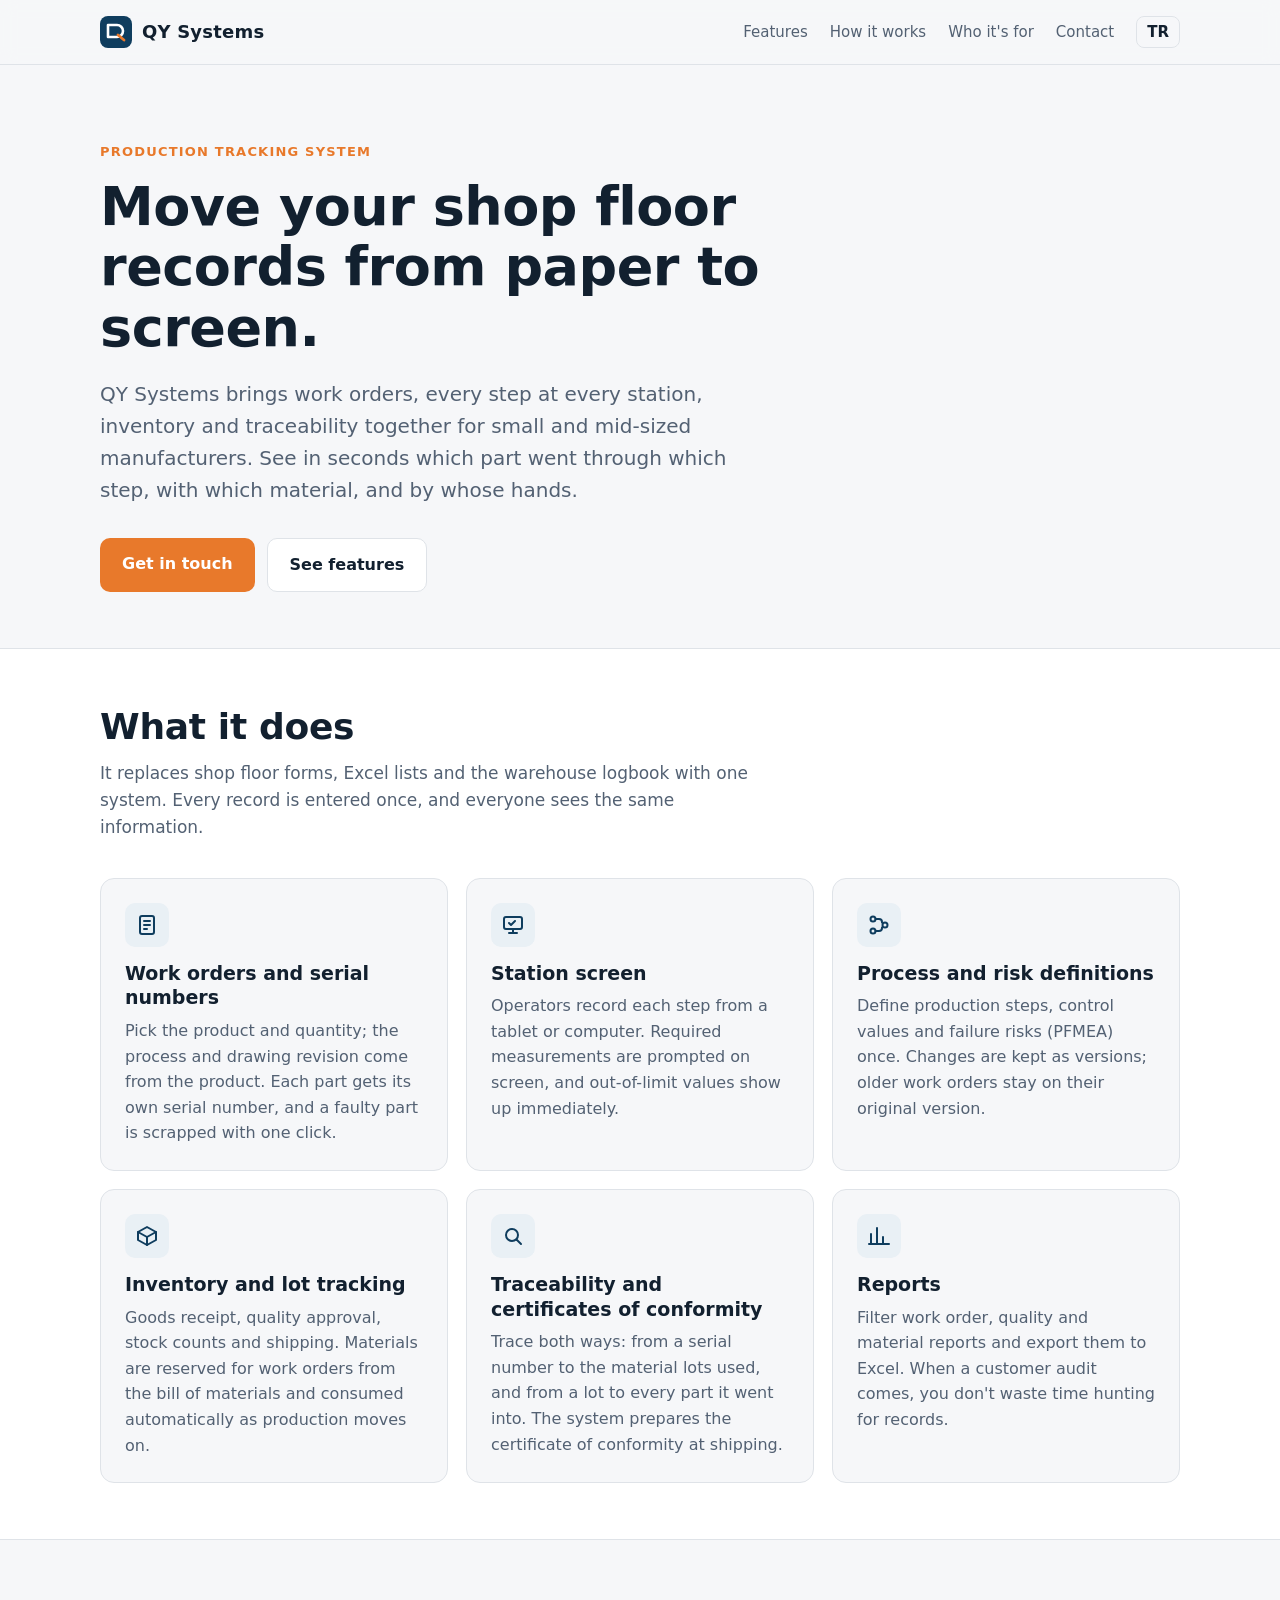
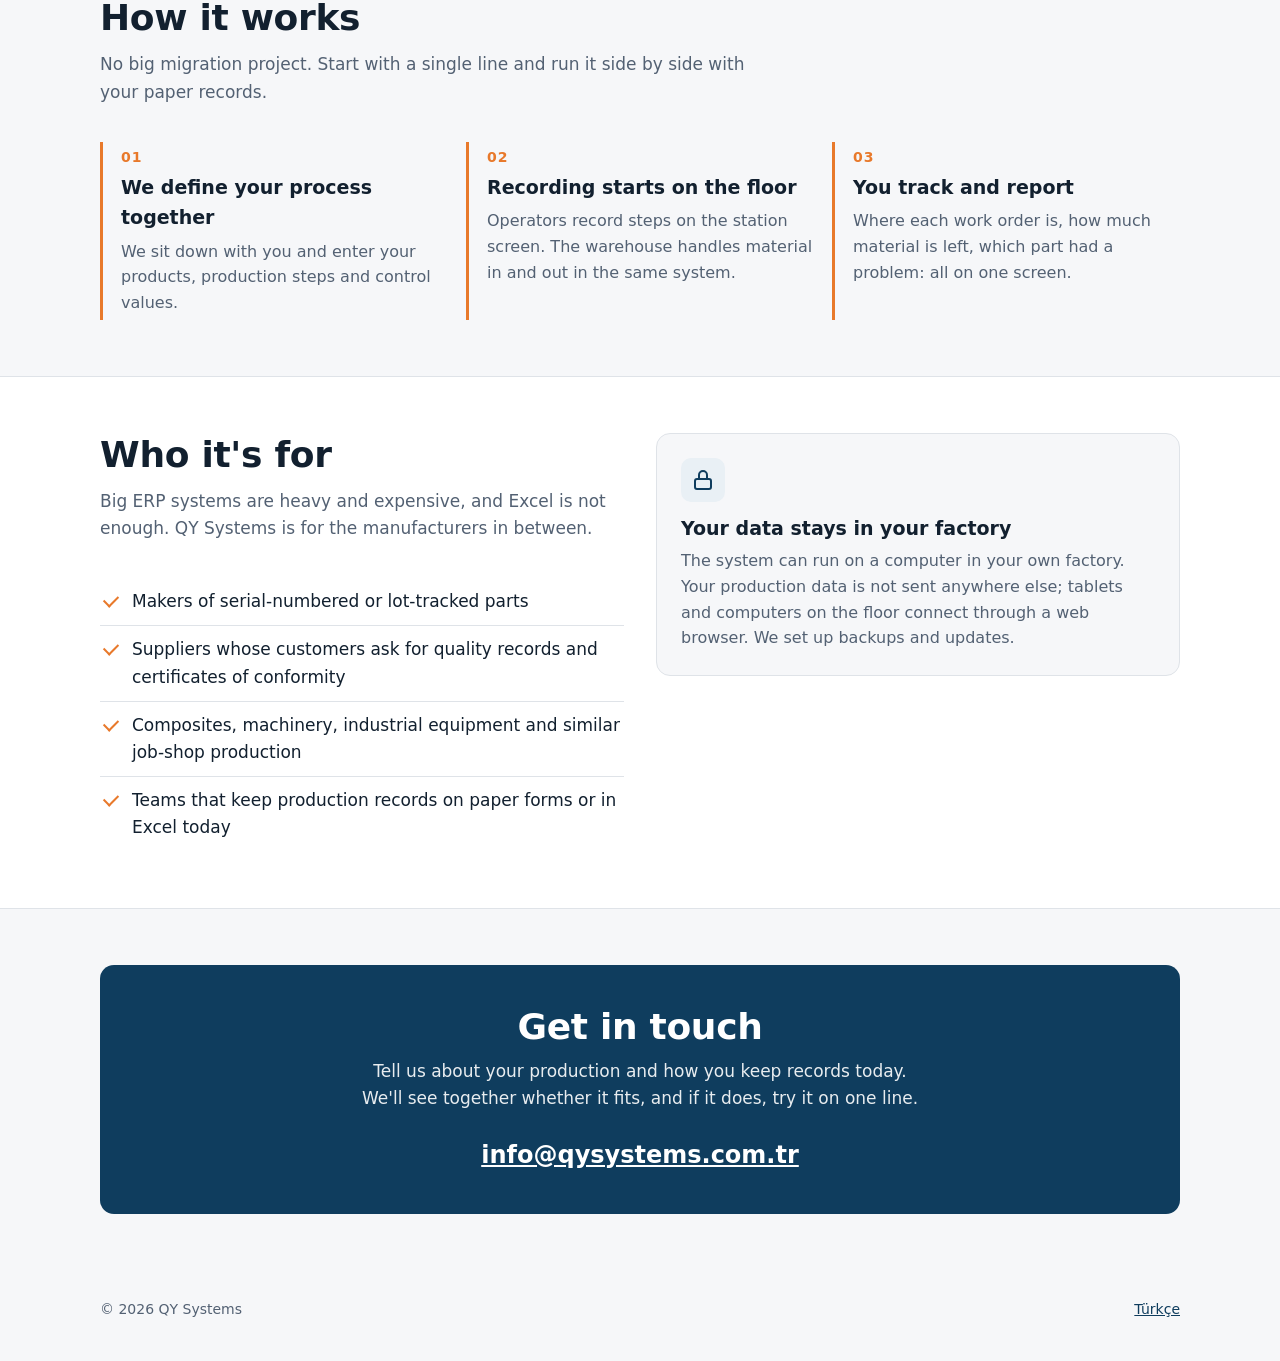
==== en/index.html @ 92a80983 "Site: ilk tanıtım sayfası - Türkçe ana sayfa ve İngilizce sayfa (en/) - Ortak görünüm, açık ve koyu " ====
<!doctype html>
<html lang="en">
<head>
  <meta charset="utf-8">
  <meta name="viewport" content="width=device-width, initial-scale=1">
  <title>QY Systems | Production tracking system</title>
  <meta name="description" content="QY Systems brings work orders, station records, inventory and traceability together in one production tracking system for small and mid-sized manufacturers.">
  <link rel="icon" href="../favicon.svg" type="image/svg+xml">
  <link rel="alternate" hreflang="tr" href="https://qysystems.com.tr/">
  <link rel="alternate" hreflang="en" href="https://qysystems.com.tr/en/">
  <meta property="og:title" content="QY Systems | Production tracking system">
  <meta property="og:description" content="Work orders, station records, inventory and traceability in one place.">
  <meta property="og:type" content="website">
  <meta property="og:url" content="https://qysystems.com.tr/en/">
  <meta property="og:locale" content="en_US">
  <link rel="stylesheet" href="../style.css">
</head>
<body>

<header class="top">
  <div class="wrap">
    <a class="brand" href="./" aria-label="QY Systems home">
      <svg viewBox="0 0 32 32" aria-hidden="true"><rect width="32" height="32" rx="8" fill="#0f3d5e"/><path d="M8 9h9a6 6 0 0 1 6 6v0a6 6 0 0 1-6 6H8z" fill="none" stroke="#fff" stroke-width="2.6" stroke-linejoin="round"/><path d="M18 19l6 5" stroke="#e8792b" stroke-width="2.8" stroke-linecap="round"/></svg>
      QY Systems
    </a>
    <nav class="nav" aria-label="Main menu">
      <a href="#features">Features</a>
      <a href="#how">How it works</a>
      <a href="#who">Who it's for</a>
      <a href="#contact">Contact</a>
      <a class="lang" href="../" hreflang="tr" lang="tr">TR</a>
    </nav>
  </div>
</header>

<main>

<div class="hero">
  <div class="wrap">
    <span class="eyebrow">Production tracking system</span>
    <h1>Move your shop floor records from paper to screen.</h1>
    <p class="lead">QY Systems brings work orders, every step at every station, inventory and traceability together for small and mid-sized manufacturers. See in seconds which part went through which step, with which material, and by whose hands.</p>
    <div class="buttons">
      <a class="btn primary" href="#contact">Get in touch</a>
      <a class="btn ghost" href="#features">See features</a>
    </div>
  </div>
</div>

<section class="alt" id="features">
  <div class="wrap">
    <h2>What it does</h2>
    <p class="section-lead">It replaces shop floor forms, Excel lists and the warehouse logbook with one system. Every record is entered once, and everyone sees the same information.</p>
    <div class="grid">
      <article class="card">
        <div class="icon"><svg viewBox="0 0 24 24" fill="none" stroke="currentColor" stroke-width="2" stroke-linecap="round" stroke-linejoin="round" aria-hidden="true"><rect x="5" y="3" width="14" height="18" rx="2"/><path d="M9 8h6M9 12h6M9 16h3"/></svg></div>
        <h3>Work orders and serial numbers</h3>
        <p>Pick the product and quantity; the process and drawing revision come from the product. Each part gets its own serial number, and a faulty part is scrapped with one click.</p>
      </article>
      <article class="card">
        <div class="icon"><svg viewBox="0 0 24 24" fill="none" stroke="currentColor" stroke-width="2" stroke-linecap="round" stroke-linejoin="round" aria-hidden="true"><rect x="3" y="4" width="18" height="12" rx="2"/><path d="M8 20h8M12 16v4M8 10l2 2 4-4"/></svg></div>
        <h3>Station screen</h3>
        <p>Operators record each step from a tablet or computer. Required measurements are prompted on screen, and out-of-limit values show up immediately.</p>
      </article>
      <article class="card">
        <div class="icon"><svg viewBox="0 0 24 24" fill="none" stroke="currentColor" stroke-width="2" stroke-linecap="round" stroke-linejoin="round" aria-hidden="true"><circle cx="6" cy="6" r="2.5"/><circle cx="18" cy="12" r="2.5"/><circle cx="6" cy="18" r="2.5"/><path d="M8.5 6H12a3 3 0 0 1 3 3v.5M8.5 18H12a3 3 0 0 0 3-3v-.5"/></svg></div>
        <h3>Process and risk definitions</h3>
        <p>Define production steps, control values and failure risks (PFMEA) once. Changes are kept as versions; older work orders stay on their original version.</p>
      </article>
      <article class="card">
        <div class="icon"><svg viewBox="0 0 24 24" fill="none" stroke="currentColor" stroke-width="2" stroke-linecap="round" stroke-linejoin="round" aria-hidden="true"><path d="M3 8l9-5 9 5v8l-9 5-9-5z"/><path d="M3 8l9 5 9-5M12 13v8"/></svg></div>
        <h3>Inventory and lot tracking</h3>
        <p>Goods receipt, quality approval, stock counts and shipping. Materials are reserved for work orders from the bill of materials and consumed automatically as production moves on.</p>
      </article>
      <article class="card">
        <div class="icon"><svg viewBox="0 0 24 24" fill="none" stroke="currentColor" stroke-width="2" stroke-linecap="round" stroke-linejoin="round" aria-hidden="true"><circle cx="11" cy="11" r="6"/><path d="M20 20l-4.5-4.5"/></svg></div>
        <h3>Traceability and certificates of conformity</h3>
        <p>Trace both ways: from a serial number to the material lots used, and from a lot to every part it went into. The system prepares the certificate of conformity at shipping.</p>
      </article>
      <article class="card">
        <div class="icon"><svg viewBox="0 0 24 24" fill="none" stroke="currentColor" stroke-width="2" stroke-linecap="round" stroke-linejoin="round" aria-hidden="true"><path d="M4 20V10M10 20V4M16 20v-7M22 20H2"/></svg></div>
        <h3>Reports</h3>
        <p>Filter work order, quality and material reports and export them to Excel. When a customer audit comes, you don't waste time hunting for records.</p>
      </article>
    </div>
  </div>
</section>

<section id="how">
  <div class="wrap">
    <h2>How it works</h2>
    <p class="section-lead">No big migration project. Start with a single line and run it side by side with your paper records.</p>
    <ol class="steps">
      <li>
        <h3>We define your process together</h3>
        <p>We sit down with you and enter your products, production steps and control values.</p>
      </li>
      <li>
        <h3>Recording starts on the floor</h3>
        <p>Operators record steps on the station screen. The warehouse handles material in and out in the same system.</p>
      </li>
      <li>
        <h3>You track and report</h3>
        <p>Where each work order is, how much material is left, which part had a problem: all on one screen.</p>
      </li>
    </ol>
  </div>
</section>

<section class="alt" id="who">
  <div class="wrap split">
    <div>
      <h2>Who it's for</h2>
      <p class="section-lead">Big ERP systems are heavy and expensive, and Excel is not enough. QY Systems is for the manufacturers in between.</p>
      <ul class="checks">
        <li>Makers of serial-numbered or lot-tracked parts</li>
        <li>Suppliers whose customers ask for quality records and certificates of conformity</li>
        <li>Composites, machinery, industrial equipment and similar job-shop production</li>
        <li>Teams that keep production records on paper forms or in Excel today</li>
      </ul>
    </div>
    <div class="card">
      <div class="icon"><svg viewBox="0 0 24 24" fill="none" stroke="currentColor" stroke-width="2" stroke-linecap="round" stroke-linejoin="round" aria-hidden="true"><rect x="4" y="11" width="16" height="10" rx="2"/><path d="M8 11V7a4 4 0 0 1 8 0v4"/></svg></div>
      <h3>Your data stays in your factory</h3>
      <p>The system can run on a computer in your own factory. Your production data is not sent anywhere else; tablets and computers on the floor connect through a web browser. We set up backups and updates.</p>
    </div>
  </div>
</section>

<section id="contact">
  <div class="wrap">
    <div class="contact">
      <h2>Get in touch</h2>
      <p>Tell us about your production and how you keep records today. We'll see together whether it fits, and if it does, try it on one line.</p>
      <a class="mail" href="mailto:info@qysystems.com.tr">info@qysystems.com.tr</a>
    </div>
  </div>
</section>

</main>

<footer>
  <div class="wrap">
    <span>© 2026 QY Systems</span>
    <a href="../" hreflang="tr" lang="tr">Türkçe</a>
  </div>
</footer>

</body>
</html>
---- style.css ----
/* QY Systems tanıtım sitesi. Dış kaynak (font, analiz, çerez) yok. */
:root {
  --bg: #f6f7f9;
  --surface: #ffffff;
  --ink: #12202f;
  --muted: #536173;
  --line: #dfe3e8;
  --brand: #0f3d5e;
  --accent: #e8792b;
  --accent-ink: #ffffff;
  --soft: #e9f0f5;
  --radius: 14px;
  --max: 1120px;
}

@media (prefers-color-scheme: dark) {
  :root {
    --bg: #0d151e;
    --surface: #142130;
    --ink: #e7edf3;
    --muted: #9fb0c2;
    --line: #22344a;
    --brand: #8cc4ea;
    --accent: #f08c45;
    --accent-ink: #1a0f06;
    --soft: #172a3d;
  }
}

* { box-sizing: border-box; }

html { scroll-behavior: smooth; }

body {
  margin: 0;
  background: var(--bg);
  color: var(--ink);
  font-family: system-ui, -apple-system, "Segoe UI", Roboto, "Helvetica Neue", Arial, sans-serif;
  font-size: 17px;
  line-height: 1.6;
  -webkit-text-size-adjust: 100%;
}

a { color: var(--brand); }

img, svg { max-width: 100%; }

.wrap {
  max-width: var(--max);
  margin: 0 auto;
  padding: 0 20px;
}

/* Üst menü */
.top {
  position: sticky;
  top: 0;
  z-index: 10;
  background: color-mix(in srgb, var(--bg) 88%, transparent);
  backdrop-filter: blur(8px);
  border-bottom: 1px solid var(--line);
}

.top .wrap {
  display: flex;
  align-items: center;
  gap: 16px;
  min-height: 64px;
}

.brand {
  display: flex;
  align-items: center;
  gap: 10px;
  color: var(--ink);
  font-weight: 700;
  font-size: 18px;
  text-decoration: none;
  letter-spacing: 0.2px;
}

.brand svg { width: 32px; height: 32px; flex: none; }

.nav {
  display: flex;
  gap: 22px;
  margin-left: auto;
  align-items: center;
}

.nav a {
  color: var(--muted);
  text-decoration: none;
  font-size: 15px;
}

.nav a:hover { color: var(--ink); }

.nav .lang {
  border: 1px solid var(--line);
  border-radius: 8px;
  padding: 3px 10px;
  color: var(--ink);
  font-weight: 600;
}

@media (max-width: 760px) {
  .nav a:not(.lang) { display: none; }
}

/* Giriş bölümü */
.hero { padding: 72px 0 56px; }

.eyebrow {
  display: inline-block;
  font-size: 13px;
  font-weight: 700;
  letter-spacing: 1.2px;
  text-transform: uppercase;
  color: var(--accent);
  margin-bottom: 14px;
}

h1 {
  font-size: clamp(32px, 6vw, 54px);
  line-height: 1.12;
  margin: 0 0 20px;
  letter-spacing: -0.5px;
  max-width: 820px;
}

.lead {
  font-size: clamp(17px, 2.2vw, 20px);
  color: var(--muted);
  max-width: 680px;
  margin: 0 0 32px;
}

.buttons { display: flex; flex-wrap: wrap; gap: 12px; }

.btn {
  display: inline-block;
  padding: 13px 22px;
  border-radius: 10px;
  font-weight: 600;
  text-decoration: none;
  font-size: 16px;
}

.btn.primary { background: var(--accent); color: var(--accent-ink); }
.btn.primary:hover { filter: brightness(1.06); }

.btn.ghost {
  border: 1px solid var(--line);
  color: var(--ink);
  background: var(--surface);
}

/* Bölümler */
section { padding: 56px 0; }

section.alt {
  background: var(--surface);
  border-top: 1px solid var(--line);
  border-bottom: 1px solid var(--line);
}

h2 {
  font-size: clamp(26px, 4vw, 36px);
  line-height: 1.2;
  margin: 0 0 12px;
  letter-spacing: -0.3px;
}

.section-lead {
  color: var(--muted);
  max-width: 680px;
  margin: 0 0 36px;
}

.grid {
  display: grid;
  gap: 18px;
  grid-template-columns: repeat(auto-fill, minmax(min(100%, 300px), 1fr));
}

.card {
  background: var(--surface);
  border: 1px solid var(--line);
  border-radius: var(--radius);
  padding: 24px;
}

section.alt .card { background: var(--bg); }

.card h3 { margin: 14px 0 8px; font-size: 19px; line-height: 1.3; }
.card p { margin: 0; color: var(--muted); font-size: 16px; }

.icon {
  width: 44px;
  height: 44px;
  border-radius: 10px;
  background: var(--soft);
  color: var(--brand);
  display: grid;
  place-items: center;
}

.icon svg { width: 24px; height: 24px; }

/* Adımlar */
.steps {
  display: grid;
  gap: 18px;
  grid-template-columns: repeat(auto-fit, minmax(min(100%, 260px), 1fr));
  counter-reset: step;
  padding: 0;
  margin: 0;
  list-style: none;
}

.steps li {
  counter-increment: step;
  border-left: 3px solid var(--accent);
  padding: 4px 0 4px 18px;
}

.steps li::before {
  content: counter(step, decimal-leading-zero);
  display: block;
  font-weight: 800;
  font-size: 14px;
  color: var(--accent);
  letter-spacing: 1px;
}

.steps h3 { margin: 4px 0 6px; font-size: 19px; }
.steps p { margin: 0; color: var(--muted); font-size: 16px; }

/* İki sütunlu bölüm */
.split {
  display: grid;
  gap: 32px;
  grid-template-columns: repeat(auto-fit, minmax(min(100%, 420px), 1fr));
  align-items: start;
}

.checks { list-style: none; padding: 0; margin: 0; }

.checks li {
  position: relative;
  padding: 10px 0 10px 32px;
  border-bottom: 1px solid var(--line);
}

.checks li:last-child { border-bottom: 0; }

.checks li::before {
  content: "";
  position: absolute;
  left: 4px;
  top: 17px;
  width: 12px;
  height: 7px;
  border-left: 2.5px solid var(--accent);
  border-bottom: 2.5px solid var(--accent);
  transform: rotate(-45deg);
}

/* İletişim */
.contact {
  background: var(--brand);
  color: #fff;
  border-radius: var(--radius);
  padding: 40px 28px;
  text-align: center;
}

@media (prefers-color-scheme: dark) {
  .contact { background: var(--soft); color: var(--ink); border: 1px solid var(--line); }
}

.contact h2 { margin-bottom: 10px; }
.contact p { margin: 0 auto 24px; max-width: 560px; opacity: 0.9; }

.contact .mail {
  display: inline-block;
  font-size: clamp(18px, 3.4vw, 24px);
  font-weight: 700;
  color: inherit;
  word-break: break-all;
}

footer {
  padding: 28px 0 40px;
  color: var(--muted);
  font-size: 14px;
}

footer .wrap {
  display: flex;
  flex-wrap: wrap;
  justify-content: space-between;
  gap: 8px;
}
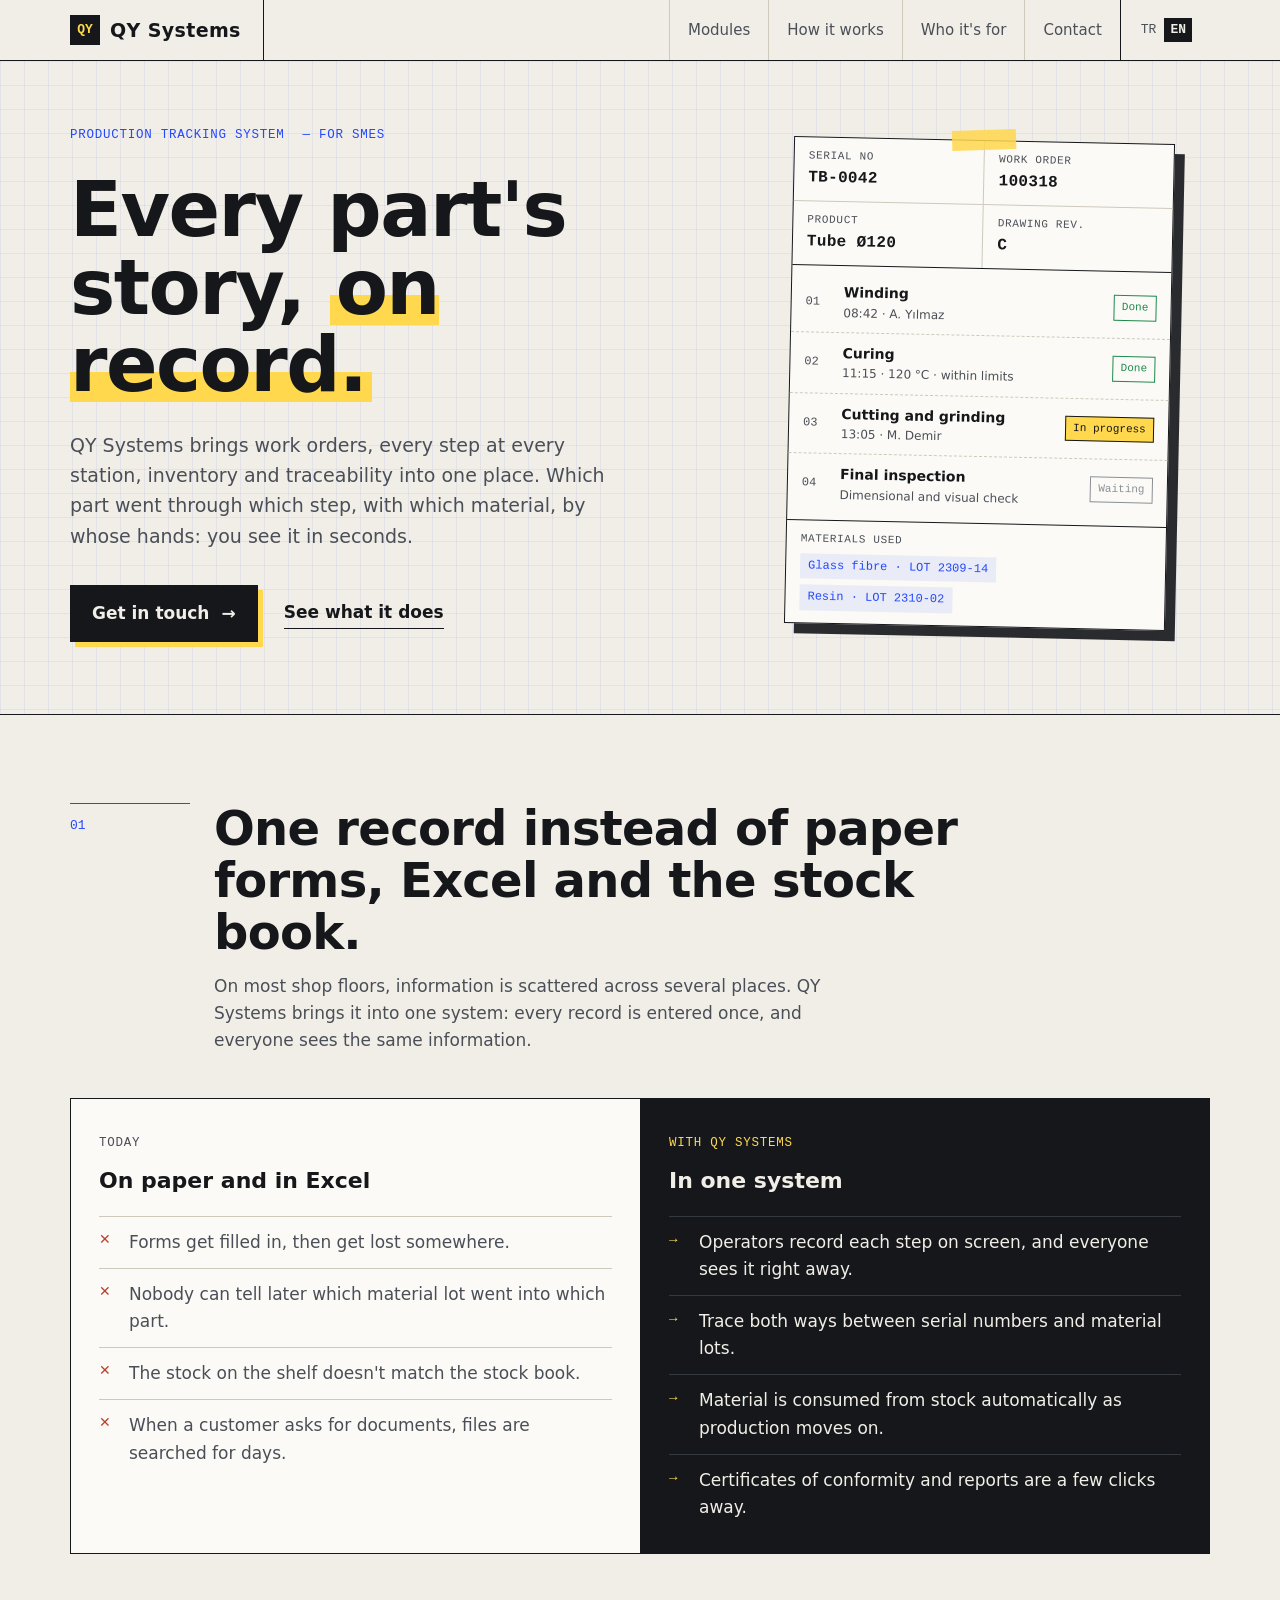
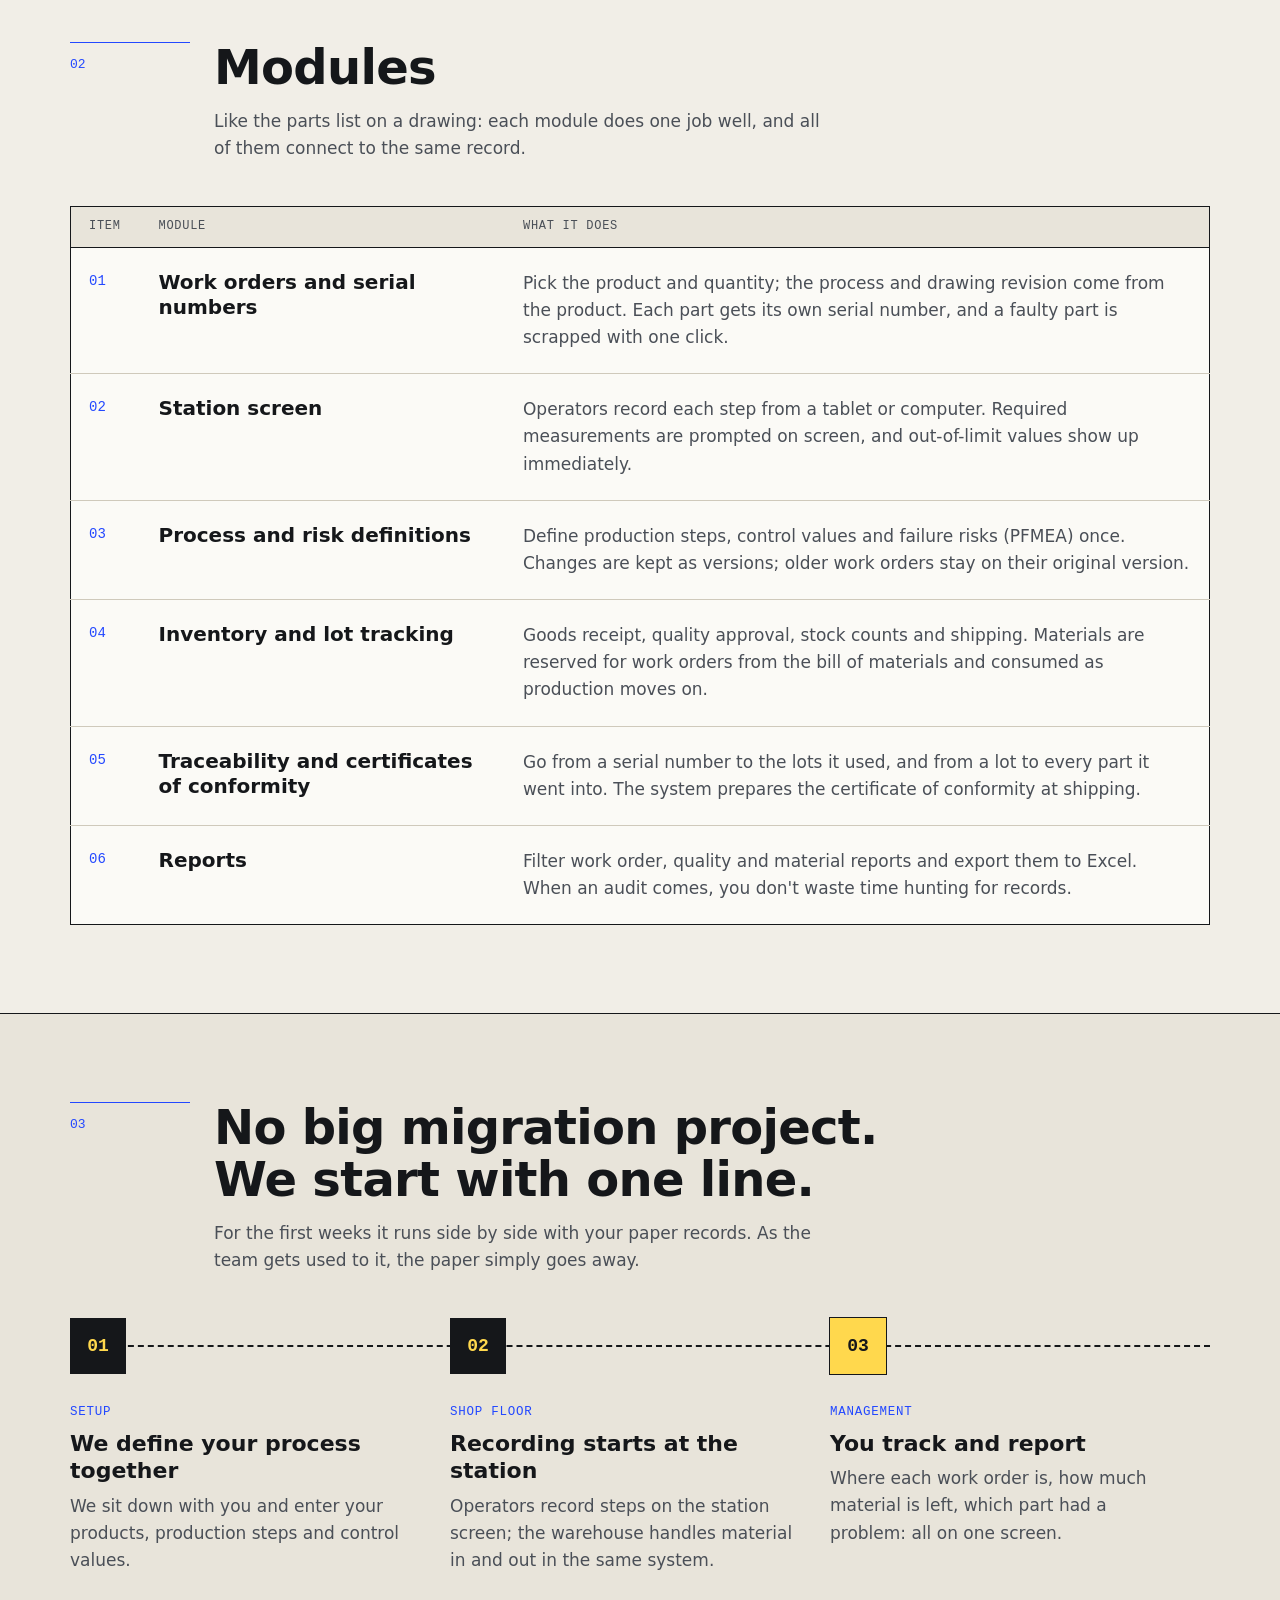
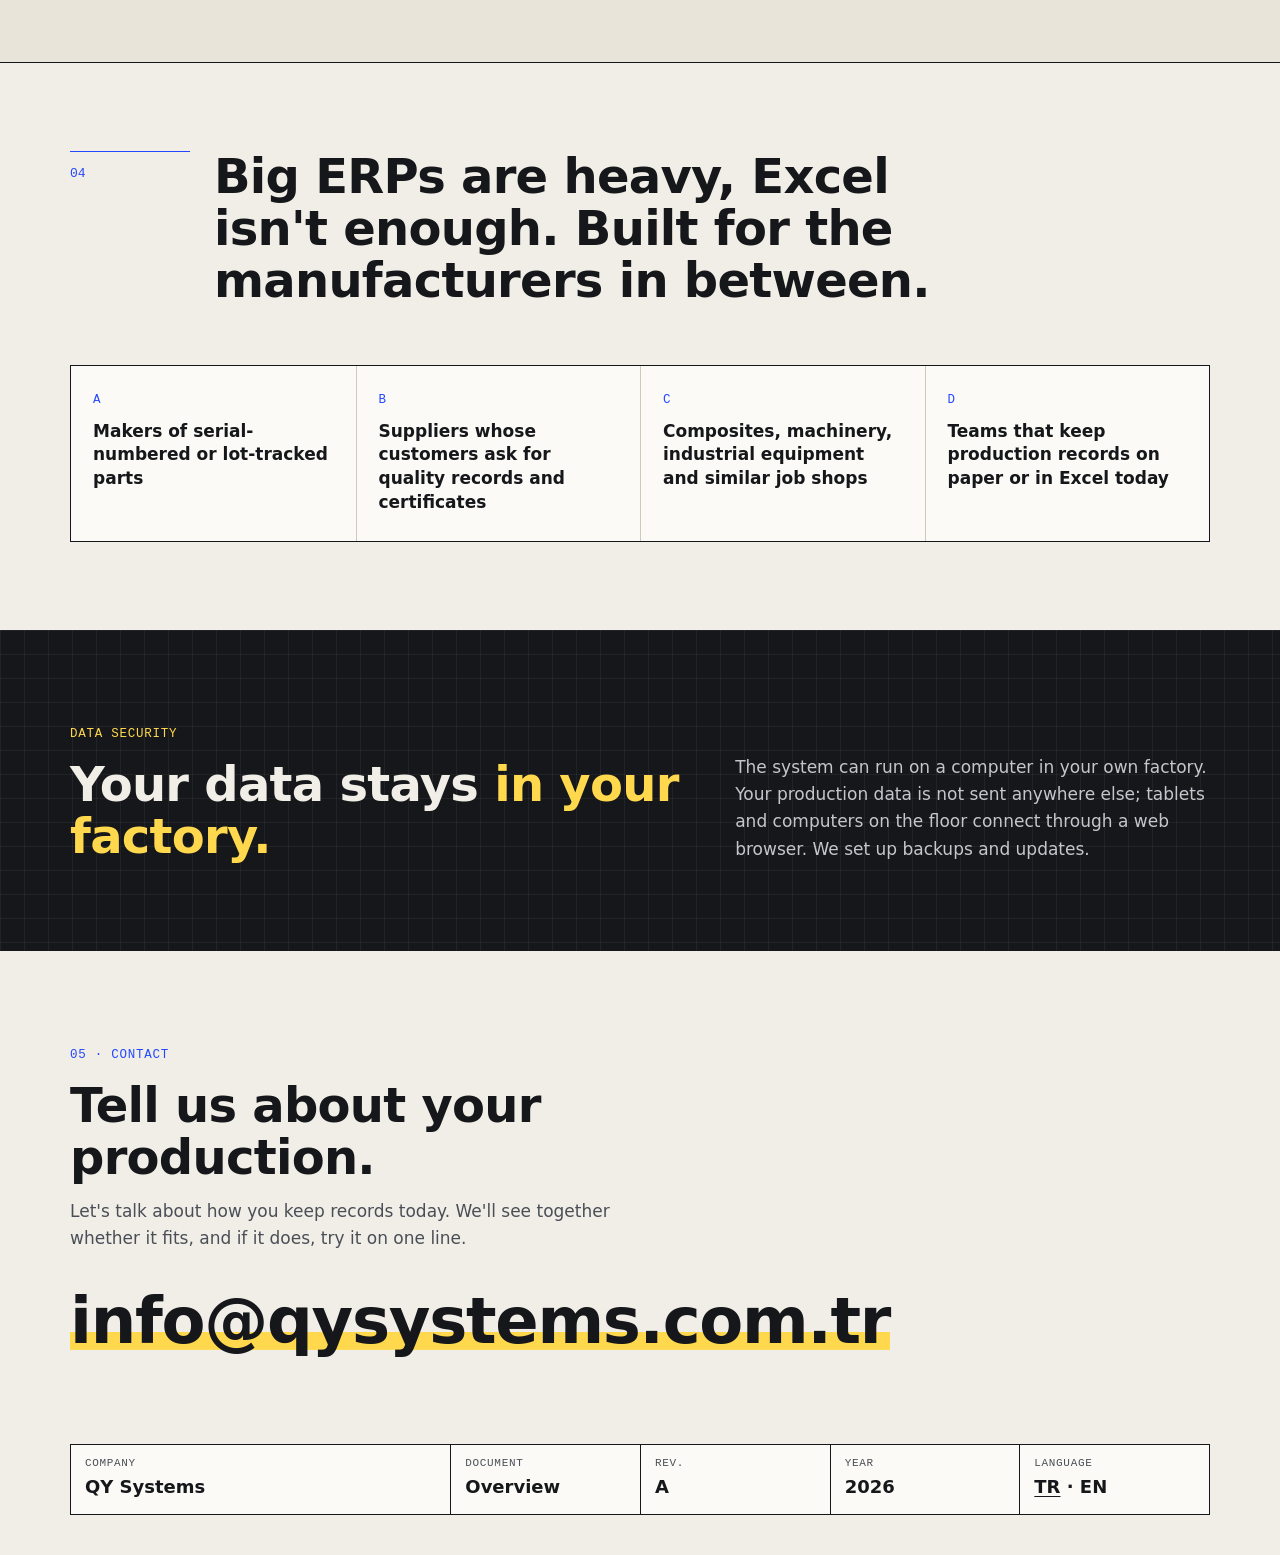
==== commit fc8bab77: "Site: teknik resim temalı yeni tasarım - Kâğıt zemin, ölçü ızgarası, antet biçiminde alt bilgi - Gir" ====
--- a/en/index.html
+++ b/en/index.html
@@ -5,11 +5,12 @@
   <meta name="viewport" content="width=device-width, initial-scale=1">
   <title>QY Systems | Production tracking system</title>
   <meta name="description" content="QY Systems brings work orders, station records, inventory and traceability together in one production tracking system for small and mid-sized manufacturers.">
+  <meta name="theme-color" content="#f1eee7">
   <link rel="icon" href="../favicon.svg" type="image/svg+xml">
   <link rel="alternate" hreflang="tr" href="https://qysystems.com.tr/">
   <link rel="alternate" hreflang="en" href="https://qysystems.com.tr/en/">
   <meta property="og:title" content="QY Systems | Production tracking system">
-  <meta property="og:description" content="Work orders, station records, inventory and traceability in one place.">
+  <meta property="og:description" content="Every part's story, on record. Work orders, station records, inventory and traceability in one place.">
   <meta property="og:type" content="website">
   <meta property="og:url" content="https://qysystems.com.tr/en/">
   <meta property="og:locale" content="en_US">
@@ -20,15 +21,15 @@
 <header class="top">
   <div class="wrap">
     <a class="brand" href="./" aria-label="QY Systems home">
-      <svg viewBox="0 0 32 32" aria-hidden="true"><rect width="32" height="32" rx="8" fill="#0f3d5e"/><path d="M8 9h9a6 6 0 0 1 6 6v0a6 6 0 0 1-6 6H8z" fill="none" stroke="#fff" stroke-width="2.6" stroke-linejoin="round"/><path d="M18 19l6 5" stroke="#e8792b" stroke-width="2.8" stroke-linecap="round"/></svg>
+      <span class="glyph" aria-hidden="true">QY</span>
       QY Systems
     </a>
     <nav class="nav" aria-label="Main menu">
-      <a href="#features">Features</a>
-      <a href="#how">How it works</a>
+      <a href="#modules">Modules</a>
+      <a href="#line">How it works</a>
       <a href="#who">Who it's for</a>
       <a href="#contact">Contact</a>
-      <a class="lang" href="../" hreflang="tr" lang="tr">TR</a>
+      <a class="lang" href="../" hreflang="tr" aria-label="Türkçe sürüm"><span>TR</span><b>EN</b></a>
     </nav>
   </div>
 </header>
@@ -37,69 +38,120 @@
 
 <div class="hero">
   <div class="wrap">
-    <span class="eyebrow">Production tracking system</span>
-    <h1>Move your shop floor records from paper to screen.</h1>
-    <p class="lead">QY Systems brings work orders, every step at every station, inventory and traceability together for small and mid-sized manufacturers. See in seconds which part went through which step, with which material, and by whose hands.</p>
-    <div class="buttons">
-      <a class="btn primary" href="#contact">Get in touch</a>
-      <a class="btn ghost" href="#features">See features</a>
-    </div>
+    <div>
+      <div class="docline mono"><span>Production tracking system</span><span>For SMEs</span></div>
+      <h1>Every part's story, <span class="mark">on record.</span></h1>
+      <p class="lead">QY Systems brings work orders, every step at every station, inventory and traceability into one place. Which part went through which step, with which material, by whose hands: you see it in seconds.</p>
+      <div class="actions">
+        <a class="btn" href="#contact">Get in touch <span aria-hidden="true">→</span></a>
+        <a class="link" href="#modules">See what it does</a>
+      </div>
+    </div>
+
+    <figure class="traveler" aria-label="Sample work order card">
+      <div class="tv-head">
+        <div><span class="tv-label mono">Serial no</span><span class="tv-val">TB-0042</span></div>
+        <div><span class="tv-label mono">Work order</span><span class="tv-val">100318</span></div>
+        <div><span class="tv-label mono">Product</span><span class="tv-val">Tube Ø120</span></div>
+        <div><span class="tv-label mono">Drawing rev.</span><span class="tv-val">C</span></div>
+      </div>
+      <ol class="tv-steps">
+        <li><span class="n">01</span><span class="t">Winding<small>08:42 · A. Yılmaz</small></span><span class="st done">Done</span></li>
+        <li><span class="n">02</span><span class="t">Curing<small>11:15 · 120 °C · within limits</small></span><span class="st done">Done</span></li>
+        <li><span class="n">03</span><span class="t">Cutting and grinding<small>13:05 · M. Demir</small></span><span class="st now">In progress</span></li>
+        <li><span class="n">04</span><span class="t">Final inspection<small>Dimensional and visual check</small></span><span class="st wait">Waiting</span></li>
+      </ol>
+      <div class="tv-lots">
+        <span class="tv-label mono">Materials used</span>
+        <span class="lot">Glass fibre · LOT 2309-14</span>
+        <span class="lot">Resin · LOT 2310-02</span>
+      </div>
+    </figure>
   </div>
 </div>
 
-<section class="alt" id="features">
-  <div class="wrap">
-    <h2>What it does</h2>
-    <p class="section-lead">It replaces shop floor forms, Excel lists and the warehouse logbook with one system. Every record is entered once, and everyone sees the same information.</p>
-    <div class="grid">
-      <article class="card">
-        <div class="icon"><svg viewBox="0 0 24 24" fill="none" stroke="currentColor" stroke-width="2" stroke-linecap="round" stroke-linejoin="round" aria-hidden="true"><rect x="5" y="3" width="14" height="18" rx="2"/><path d="M9 8h6M9 12h6M9 16h3"/></svg></div>
-        <h3>Work orders and serial numbers</h3>
-        <p>Pick the product and quantity; the process and drawing revision come from the product. Each part gets its own serial number, and a faulty part is scrapped with one click.</p>
-      </article>
-      <article class="card">
-        <div class="icon"><svg viewBox="0 0 24 24" fill="none" stroke="currentColor" stroke-width="2" stroke-linecap="round" stroke-linejoin="round" aria-hidden="true"><rect x="3" y="4" width="18" height="12" rx="2"/><path d="M8 20h8M12 16v4M8 10l2 2 4-4"/></svg></div>
-        <h3>Station screen</h3>
-        <p>Operators record each step from a tablet or computer. Required measurements are prompted on screen, and out-of-limit values show up immediately.</p>
-      </article>
-      <article class="card">
-        <div class="icon"><svg viewBox="0 0 24 24" fill="none" stroke="currentColor" stroke-width="2" stroke-linecap="round" stroke-linejoin="round" aria-hidden="true"><circle cx="6" cy="6" r="2.5"/><circle cx="18" cy="12" r="2.5"/><circle cx="6" cy="18" r="2.5"/><path d="M8.5 6H12a3 3 0 0 1 3 3v.5M8.5 18H12a3 3 0 0 0 3-3v-.5"/></svg></div>
-        <h3>Process and risk definitions</h3>
-        <p>Define production steps, control values and failure risks (PFMEA) once. Changes are kept as versions; older work orders stay on their original version.</p>
-      </article>
-      <article class="card">
-        <div class="icon"><svg viewBox="0 0 24 24" fill="none" stroke="currentColor" stroke-width="2" stroke-linecap="round" stroke-linejoin="round" aria-hidden="true"><path d="M3 8l9-5 9 5v8l-9 5-9-5z"/><path d="M3 8l9 5 9-5M12 13v8"/></svg></div>
-        <h3>Inventory and lot tracking</h3>
-        <p>Goods receipt, quality approval, stock counts and shipping. Materials are reserved for work orders from the bill of materials and consumed automatically as production moves on.</p>
-      </article>
-      <article class="card">
-        <div class="icon"><svg viewBox="0 0 24 24" fill="none" stroke="currentColor" stroke-width="2" stroke-linecap="round" stroke-linejoin="round" aria-hidden="true"><circle cx="11" cy="11" r="6"/><path d="M20 20l-4.5-4.5"/></svg></div>
-        <h3>Traceability and certificates of conformity</h3>
-        <p>Trace both ways: from a serial number to the material lots used, and from a lot to every part it went into. The system prepares the certificate of conformity at shipping.</p>
-      </article>
-      <article class="card">
-        <div class="icon"><svg viewBox="0 0 24 24" fill="none" stroke="currentColor" stroke-width="2" stroke-linecap="round" stroke-linejoin="round" aria-hidden="true"><path d="M4 20V10M10 20V4M16 20v-7M22 20H2"/></svg></div>
-        <h3>Reports</h3>
-        <p>Filter work order, quality and material reports and export them to Excel. When a customer audit comes, you don't waste time hunting for records.</p>
-      </article>
-    </div>
-  </div>
-</section>
-
-<section id="how">
-  <div class="wrap">
-    <h2>How it works</h2>
-    <p class="section-lead">No big migration project. Start with a single line and run it side by side with your paper records.</p>
-    <ol class="steps">
+<section>
+  <div class="wrap">
+    <div class="sec-head">
+      <div class="sec-no">01</div>
+      <div>
+        <h2>One record instead of paper forms, Excel and the stock book.</h2>
+        <p>On most shop floors, information is scattered across several places. QY Systems brings it into one system: every record is entered once, and everyone sees the same information.</p>
+      </div>
+    </div>
+    <div class="versus">
+      <div class="before">
+        <span class="mono">Today</span>
+        <h3>On paper and in Excel</h3>
+        <ul>
+          <li>Forms get filled in, then get lost somewhere.</li>
+          <li>Nobody can tell later which material lot went into which part.</li>
+          <li>The stock on the shelf doesn't match the stock book.</li>
+          <li>When a customer asks for documents, files are searched for days.</li>
+        </ul>
+      </div>
+      <div class="after">
+        <span class="mono">With QY Systems</span>
+        <h3>In one system</h3>
+        <ul>
+          <li>Operators record each step on screen, and everyone sees it right away.</li>
+          <li>Trace both ways between serial numbers and material lots.</li>
+          <li>Material is consumed from stock automatically as production moves on.</li>
+          <li>Certificates of conformity and reports are a few clicks away.</li>
+        </ul>
+      </div>
+    </div>
+  </div>
+</section>
+
+<section id="modules" style="padding-top:0">
+  <div class="wrap">
+    <div class="sec-head">
+      <div class="sec-no">02</div>
+      <div>
+        <h2>Modules</h2>
+        <p>Like the parts list on a drawing: each module does one job well, and all of them connect to the same record.</p>
+      </div>
+    </div>
+    <table class="parts">
+      <thead><tr><th>Item</th><th>Module</th><th>What it does</th></tr></thead>
+      <tbody>
+        <tr><td>01</td><td>Work orders and serial numbers</td><td>Pick the product and quantity; the process and drawing revision come from the product. Each part gets its own serial number, and a faulty part is scrapped with one click.</td></tr>
+        <tr><td>02</td><td>Station screen</td><td>Operators record each step from a tablet or computer. Required measurements are prompted on screen, and out-of-limit values show up immediately.</td></tr>
+        <tr><td>03</td><td>Process and risk definitions</td><td>Define production steps, control values and failure risks (PFMEA) once. Changes are kept as versions; older work orders stay on their original version.</td></tr>
+        <tr><td>04</td><td>Inventory and lot tracking</td><td>Goods receipt, quality approval, stock counts and shipping. Materials are reserved for work orders from the bill of materials and consumed as production moves on.</td></tr>
+        <tr><td>05</td><td>Traceability and certificates of conformity</td><td>Go from a serial number to the lots it used, and from a lot to every part it went into. The system prepares the certificate of conformity at shipping.</td></tr>
+        <tr><td>06</td><td>Reports</td><td>Filter work order, quality and material reports and export them to Excel. When an audit comes, you don't waste time hunting for records.</td></tr>
+      </tbody>
+    </table>
+  </div>
+</section>
+
+<section class="line-sec" id="line">
+  <div class="wrap">
+    <div class="sec-head">
+      <div class="sec-no">03</div>
+      <div>
+        <h2>No big migration project. We start with one line.</h2>
+        <p>For the first weeks it runs side by side with your paper records. As the team gets used to it, the paper simply goes away.</p>
+      </div>
+    </div>
+    <ol class="line">
       <li>
+        <span class="station">01</span>
+        <span class="mono">Setup</span>
         <h3>We define your process together</h3>
         <p>We sit down with you and enter your products, production steps and control values.</p>
       </li>
       <li>
-        <h3>Recording starts on the floor</h3>
-        <p>Operators record steps on the station screen. The warehouse handles material in and out in the same system.</p>
+        <span class="station">02</span>
+        <span class="mono">Shop floor</span>
+        <h3>Recording starts at the station</h3>
+        <p>Operators record steps on the station screen; the warehouse handles material in and out in the same system.</p>
       </li>
       <li>
+        <span class="station">03</span>
+        <span class="mono">Management</span>
         <h3>You track and report</h3>
         <p>Where each work order is, how much material is left, which part had a problem: all on one screen.</p>
       </li>
@@ -107,33 +159,39 @@
   </div>
 </section>
 
-<section class="alt" id="who">
-  <div class="wrap split">
+<section id="who">
+  <div class="wrap">
+    <div class="sec-head">
+      <div class="sec-no">04</div>
+      <div>
+        <h2>Big ERPs are heavy, Excel isn't enough. Built for the manufacturers in between.</h2>
+      </div>
+    </div>
+    <div class="fit">
+      <div><span class="mono">A</span><p>Makers of serial-numbered or lot-tracked parts</p></div>
+      <div><span class="mono">B</span><p>Suppliers whose customers ask for quality records and certificates</p></div>
+      <div><span class="mono">C</span><p>Composites, machinery, industrial equipment and similar job shops</p></div>
+      <div><span class="mono">D</span><p>Teams that keep production records on paper or in Excel today</p></div>
+    </div>
+  </div>
+</section>
+
+<section class="band">
+  <div class="wrap">
     <div>
-      <h2>Who it's for</h2>
-      <p class="section-lead">Big ERP systems are heavy and expensive, and Excel is not enough. QY Systems is for the manufacturers in between.</p>
-      <ul class="checks">
-        <li>Makers of serial-numbered or lot-tracked parts</li>
-        <li>Suppliers whose customers ask for quality records and certificates of conformity</li>
-        <li>Composites, machinery, industrial equipment and similar job-shop production</li>
-        <li>Teams that keep production records on paper forms or in Excel today</li>
-      </ul>
-    </div>
-    <div class="card">
-      <div class="icon"><svg viewBox="0 0 24 24" fill="none" stroke="currentColor" stroke-width="2" stroke-linecap="round" stroke-linejoin="round" aria-hidden="true"><rect x="4" y="11" width="16" height="10" rx="2"/><path d="M8 11V7a4 4 0 0 1 8 0v4"/></svg></div>
-      <h3>Your data stays in your factory</h3>
-      <p>The system can run on a computer in your own factory. Your production data is not sent anywhere else; tablets and computers on the floor connect through a web browser. We set up backups and updates.</p>
-    </div>
-  </div>
-</section>
-
-<section id="contact">
-  <div class="wrap">
-    <div class="contact">
-      <h2>Get in touch</h2>
-      <p>Tell us about your production and how you keep records today. We'll see together whether it fits, and if it does, try it on one line.</p>
-      <a class="mail" href="mailto:info@qysystems.com.tr">info@qysystems.com.tr</a>
-    </div>
+      <span class="mono">Data security</span>
+      <h2>Your data stays <em>in your factory.</em></h2>
+    </div>
+    <p>The system can run on a computer in your own factory. Your production data is not sent anywhere else; tablets and computers on the floor connect through a web browser. We set up backups and updates.</p>
+  </div>
+</section>
+
+<section class="contact" id="contact">
+  <div class="wrap">
+    <span class="mono">05 · Contact</span>
+    <h2>Tell us about your production.</h2>
+    <p>Let's talk about how you keep records today. We'll see together whether it fits, and if it does, try it on one line.</p>
+    <a class="mail" href="mailto:info@qysystems.com.tr">info@qysystems.com.tr</a>
   </div>
 </section>
 
@@ -141,8 +199,13 @@
 
 <footer>
   <div class="wrap">
-    <span>© 2026 QY Systems</span>
-    <a href="../" hreflang="tr" lang="tr">Türkçe</a>
+    <div class="titleblock">
+      <div><span class="tv-label">Company</span><strong>QY Systems</strong></div>
+      <div><span class="tv-label">Document</span><strong>Overview</strong></div>
+      <div><span class="tv-label">Rev.</span><strong>A</strong></div>
+      <div><span class="tv-label">Year</span><strong>2026</strong></div>
+      <div><span class="tv-label">Language</span><strong><a href="../" hreflang="tr" lang="tr">TR</a> · EN</strong></div>
+    </div>
   </div>
 </footer>
 
--- a/style.css
+++ b/style.css
@@ -1,30 +1,24 @@
-/* QY Systems tanıtım sitesi. Dış kaynak (font, analiz, çerez) yok. */
+/* QY Systems tanıtım sitesi.
+   Tasarım dili: teknik resim. Kâğıt zemin, ölçü ızgarası, antet tablosu,
+   seri numarası gibi eşit aralıklı etiketler. Dış kaynak (font, analiz,
+   çerez) yok. */
 :root {
-  --bg: #f6f7f9;
-  --surface: #ffffff;
-  --ink: #12202f;
-  --muted: #536173;
-  --line: #dfe3e8;
-  --brand: #0f3d5e;
-  --accent: #e8792b;
-  --accent-ink: #ffffff;
-  --soft: #e9f0f5;
-  --radius: 14px;
-  --max: 1120px;
-}
-
-@media (prefers-color-scheme: dark) {
-  :root {
-    --bg: #0d151e;
-    --surface: #142130;
-    --ink: #e7edf3;
-    --muted: #9fb0c2;
-    --line: #22344a;
-    --brand: #8cc4ea;
-    --accent: #f08c45;
-    --accent-ink: #1a0f06;
-    --soft: #172a3d;
-  }
+  color-scheme: light;
+  --paper: #f1eee7;
+  --paper-2: #e8e4da;
+  --sheet: #fbfaf6;
+  --ink: #15171a;
+  --ink-2: #4a4f57;
+  --rule: #15171a;
+  --hair: #cfc9bb;
+  --grid: rgba(35, 72, 255, 0.07);
+  --blue: #2348ff;
+  --mark: #ffd84d;
+  --ok: #1f8a4c;
+  --max: 1180px;
+  --display: "Bahnschrift", "DIN Alternate", "DIN Next", "Segoe UI Variable Display", "Segoe UI", system-ui, sans-serif;
+  --body: "Segoe UI Variable Text", "Segoe UI", system-ui, -apple-system, Roboto, "Helvetica Neue", Arial, sans-serif;
+  --mono: "Cascadia Mono", "SF Mono", Consolas, "Roboto Mono", ui-monospace, monospace;
 }
 
 * { box-sizing: border-box; }
@@ -33,22 +27,32 @@
 
 body {
   margin: 0;
-  background: var(--bg);
+  background: var(--paper);
   color: var(--ink);
-  font-family: system-ui, -apple-system, "Segoe UI", Roboto, "Helvetica Neue", Arial, sans-serif;
+  font-family: var(--body);
   font-size: 17px;
   line-height: 1.6;
   -webkit-text-size-adjust: 100%;
 }
 
-a { color: var(--brand); }
-
-img, svg { max-width: 100%; }
+a { color: inherit; }
 
 .wrap {
   max-width: var(--max);
   margin: 0 auto;
   padding: 0 20px;
+}
+
+.mono {
+  font-family: var(--mono);
+  font-size: 12.5px;
+  letter-spacing: 0.06em;
+  text-transform: uppercase;
+}
+
+.mark {
+  background: linear-gradient(transparent 58%, var(--mark) 58%, var(--mark) 92%, transparent 92%);
+  padding: 0 0.08em;
 }
 
 /* Üst menü */
@@ -56,250 +60,544 @@
   position: sticky;
   top: 0;
   z-index: 10;
-  background: color-mix(in srgb, var(--bg) 88%, transparent);
-  backdrop-filter: blur(8px);
-  border-bottom: 1px solid var(--line);
+  background: var(--paper);
+  border-bottom: 1.5px solid var(--rule);
 }
 
 .top .wrap {
   display: flex;
-  align-items: center;
-  gap: 16px;
-  min-height: 64px;
+  align-items: stretch;
+  min-height: 60px;
 }
 
 .brand {
   display: flex;
   align-items: center;
   gap: 10px;
-  color: var(--ink);
-  font-weight: 700;
-  font-size: 18px;
   text-decoration: none;
-  letter-spacing: 0.2px;
-}
-
-.brand svg { width: 32px; height: 32px; flex: none; }
+  font-family: var(--display);
+  font-weight: 700;
+  font-size: 19px;
+  letter-spacing: 0.02em;
+  padding-right: 22px;
+  border-right: 1.5px solid var(--rule);
+}
+
+.brand .glyph {
+  display: grid;
+  place-items: center;
+  width: 30px;
+  height: 30px;
+  background: var(--ink);
+  color: var(--mark);
+  font-family: var(--mono);
+  font-size: 13px;
+  font-weight: 700;
+  letter-spacing: 0;
+}
 
 .nav {
   display: flex;
-  gap: 22px;
+  align-items: stretch;
   margin-left: auto;
+}
+
+.nav a {
+  display: flex;
   align-items: center;
-}
-
-.nav a {
-  color: var(--muted);
+  padding: 0 18px;
   text-decoration: none;
   font-size: 15px;
-}
-
-.nav a:hover { color: var(--ink); }
+  color: var(--ink-2);
+  border-left: 1px solid var(--hair);
+}
+
+.nav a:hover { color: var(--ink); background: var(--paper-2); }
 
 .nav .lang {
-  border: 1px solid var(--line);
-  border-radius: 8px;
-  padding: 3px 10px;
+  font-family: var(--mono);
+  font-size: 13px;
   color: var(--ink);
+  border-left: 1.5px solid var(--rule);
+  gap: 6px;
+}
+
+.nav .lang b { background: var(--ink); color: var(--paper); padding: 2px 6px; font-weight: 600; }
+.nav .lang span { padding: 2px 2px; color: var(--ink-2); }
+
+@media (max-width: 820px) {
+  .nav a:not(.lang) { display: none; }
+  .brand { border-right: 0; }
+}
+
+/* Giriş */
+.hero {
+  background-color: var(--paper);
+  background-image:
+    linear-gradient(var(--grid) 1px, transparent 1px),
+    linear-gradient(90deg, var(--grid) 1px, transparent 1px);
+  background-size: 24px 24px;
+  border-bottom: 1.5px solid var(--rule);
+}
+
+.hero .wrap {
+  display: grid;
+  grid-template-columns: minmax(0, 1.15fr) minmax(0, 0.85fr);
+  gap: 56px;
+  align-items: center;
+  padding-top: 64px;
+  padding-bottom: 72px;
+}
+
+.docline {
+  display: flex;
+  flex-wrap: wrap;
+  gap: 8px 18px;
+  color: var(--blue);
+  margin-bottom: 26px;
+}
+
+.docline span::before { content: "— "; }
+.docline span:first-child::before { content: ""; }
+
+h1 {
+  font-family: var(--display);
+  font-weight: 700;
+  font-size: clamp(40px, 7vw, 76px);
+  line-height: 1.02;
+  letter-spacing: -0.02em;
+  margin: 0 0 26px;
+}
+
+.lead {
+  font-size: clamp(17px, 2vw, 19px);
+  color: var(--ink-2);
+  max-width: 560px;
+  margin: 0 0 34px;
+}
+
+.actions {
+  display: flex;
+  flex-wrap: wrap;
+  align-items: center;
+  gap: 14px 26px;
+}
+
+.btn {
+  display: inline-flex;
+  align-items: center;
+  gap: 12px;
+  padding: 15px 22px;
+  background: var(--ink);
+  color: var(--paper);
+  text-decoration: none;
   font-weight: 600;
-}
-
-@media (max-width: 760px) {
-  .nav a:not(.lang) { display: none; }
-}
-
-/* Giriş bölümü */
-.hero { padding: 72px 0 56px; }
-
-.eyebrow {
-  display: inline-block;
-  font-size: 13px;
-  font-weight: 700;
-  letter-spacing: 1.2px;
-  text-transform: uppercase;
-  color: var(--accent);
-  margin-bottom: 14px;
-}
-
-h1 {
-  font-size: clamp(32px, 6vw, 54px);
-  line-height: 1.12;
-  margin: 0 0 20px;
-  letter-spacing: -0.5px;
-  max-width: 820px;
-}
-
-.lead {
-  font-size: clamp(17px, 2.2vw, 20px);
-  color: var(--muted);
-  max-width: 680px;
-  margin: 0 0 32px;
-}
-
-.buttons { display: flex; flex-wrap: wrap; gap: 12px; }
-
-.btn {
-  display: inline-block;
-  padding: 13px 22px;
-  border-radius: 10px;
+  box-shadow: 5px 5px 0 var(--mark);
+  transition: transform 0.12s, box-shadow 0.12s;
+}
+
+.btn:hover { transform: translate(-2px, -2px); box-shadow: 7px 7px 0 var(--mark); }
+
+.link {
   font-weight: 600;
   text-decoration: none;
-  font-size: 16px;
-}
-
-.btn.primary { background: var(--accent); color: var(--accent-ink); }
-.btn.primary:hover { filter: brightness(1.06); }
-
-.btn.ghost {
-  border: 1px solid var(--line);
-  color: var(--ink);
-  background: var(--surface);
-}
-
-/* Bölümler */
-section { padding: 56px 0; }
-
-section.alt {
-  background: var(--surface);
-  border-top: 1px solid var(--line);
-  border-bottom: 1px solid var(--line);
-}
-
-h2 {
-  font-size: clamp(26px, 4vw, 36px);
-  line-height: 1.2;
-  margin: 0 0 12px;
-  letter-spacing: -0.3px;
-}
-
-.section-lead {
-  color: var(--muted);
-  max-width: 680px;
-  margin: 0 0 36px;
-}
-
-.grid {
-  display: grid;
-  gap: 18px;
-  grid-template-columns: repeat(auto-fill, minmax(min(100%, 300px), 1fr));
-}
-
-.card {
-  background: var(--surface);
-  border: 1px solid var(--line);
-  border-radius: var(--radius);
-  padding: 24px;
-}
-
-section.alt .card { background: var(--bg); }
-
-.card h3 { margin: 14px 0 8px; font-size: 19px; line-height: 1.3; }
-.card p { margin: 0; color: var(--muted); font-size: 16px; }
-
-.icon {
-  width: 44px;
-  height: 44px;
-  border-radius: 10px;
-  background: var(--soft);
-  color: var(--brand);
-  display: grid;
-  place-items: center;
-}
-
-.icon svg { width: 24px; height: 24px; }
-
-/* Adımlar */
-.steps {
-  display: grid;
-  gap: 18px;
-  grid-template-columns: repeat(auto-fit, minmax(min(100%, 260px), 1fr));
-  counter-reset: step;
-  padding: 0;
-  margin: 0;
-  list-style: none;
-}
-
-.steps li {
-  counter-increment: step;
-  border-left: 3px solid var(--accent);
-  padding: 4px 0 4px 18px;
-}
-
-.steps li::before {
-  content: counter(step, decimal-leading-zero);
-  display: block;
-  font-weight: 800;
+  border-bottom: 1.5px solid currentColor;
+  padding-bottom: 2px;
+}
+
+.link:hover { color: var(--blue); }
+
+/* İş emri kartı (ürün görseli) */
+.traveler {
+  position: relative;
+  background: var(--sheet);
+  border: 1.5px solid var(--rule);
+  box-shadow: 10px 10px 0 rgba(21, 23, 26, 0.9);
+  transform: rotate(1.2deg);
   font-size: 14px;
-  color: var(--accent);
-  letter-spacing: 1px;
-}
-
-.steps h3 { margin: 4px 0 6px; font-size: 19px; }
-.steps p { margin: 0; color: var(--muted); font-size: 16px; }
-
-/* İki sütunlu bölüm */
-.split {
-  display: grid;
-  gap: 32px;
-  grid-template-columns: repeat(auto-fit, minmax(min(100%, 420px), 1fr));
-  align-items: start;
-}
-
-.checks { list-style: none; padding: 0; margin: 0; }
-
-.checks li {
-  position: relative;
-  padding: 10px 0 10px 32px;
-  border-bottom: 1px solid var(--line);
-}
-
-.checks li:last-child { border-bottom: 0; }
-
-.checks li::before {
+}
+
+.traveler::before {
   content: "";
   position: absolute;
-  left: 4px;
-  top: 17px;
-  width: 12px;
-  height: 7px;
-  border-left: 2.5px solid var(--accent);
-  border-bottom: 2.5px solid var(--accent);
-  transform: rotate(-45deg);
-}
-
-/* İletişim */
-.contact {
-  background: var(--brand);
-  color: #fff;
-  border-radius: var(--radius);
-  padding: 40px 28px;
-  text-align: center;
-}
-
-@media (prefers-color-scheme: dark) {
-  .contact { background: var(--soft); color: var(--ink); border: 1px solid var(--line); }
-}
-
-.contact h2 { margin-bottom: 10px; }
-.contact p { margin: 0 auto 24px; max-width: 560px; opacity: 0.9; }
-
-.contact .mail {
-  display: inline-block;
-  font-size: clamp(18px, 3.4vw, 24px);
-  font-weight: 700;
-  color: inherit;
-  word-break: break-all;
-}
-
-footer {
-  padding: 28px 0 40px;
-  color: var(--muted);
-  font-size: 14px;
-}
-
-footer .wrap {
+  top: -11px;
+  left: 50%;
+  width: 64px;
+  height: 20px;
+  margin-left: -32px;
+  background: rgba(255, 216, 77, 0.85);
+  transform: rotate(-3deg);
+}
+
+.tv-head {
+  display: grid;
+  grid-template-columns: 1fr 1fr;
+  border-bottom: 1.5px solid var(--rule);
+}
+
+.tv-head div { padding: 10px 14px; }
+.tv-head div + div { border-left: 1px solid var(--hair); }
+.tv-head div:nth-child(n+3) { border-top: 1px solid var(--hair); }
+.tv-head div:nth-child(3) { border-left: 0; }
+
+.tv-label { display: block; color: var(--ink-2); font-size: 11px; }
+
+.tv-val {
+  font-family: var(--mono);
+  font-size: 16px;
+  font-weight: 700;
+  letter-spacing: 0.02em;
+}
+
+.tv-steps { list-style: none; margin: 0; padding: 6px 0; }
+
+.tv-steps li {
+  display: grid;
+  grid-template-columns: 28px 1fr auto;
+  gap: 10px;
+  align-items: center;
+  padding: 9px 14px;
+}
+
+.tv-steps li + li { border-top: 1px dashed var(--hair); }
+
+.tv-steps .n { font-family: var(--mono); color: var(--ink-2); font-size: 12px; }
+.tv-steps .t { font-weight: 600; }
+.tv-steps .t small { display: block; font-weight: 400; color: var(--ink-2); font-size: 12px; }
+
+.st {
+  font-family: var(--mono);
+  font-size: 11px;
+  padding: 3px 7px;
+  border: 1px solid currentColor;
+  white-space: nowrap;
+}
+
+.st.done { color: var(--ok); }
+.st.now { color: var(--ink); background: var(--mark); border-color: var(--ink); }
+.st.wait { color: #8b8f96; }
+
+.tv-lots {
+  border-top: 1.5px solid var(--rule);
+  padding: 10px 14px 12px;
   display: flex;
   flex-wrap: wrap;
-  justify-content: space-between;
-  gap: 8px;
-}
+  gap: 6px 8px;
+  align-items: center;
+}
+
+.tv-lots .tv-label { width: 100%; }
+
+.lot {
+  font-family: var(--mono);
+  font-size: 12px;
+  background: rgba(35, 72, 255, 0.08);
+  color: var(--blue);
+  padding: 3px 8px;
+}
+
+@media (max-width: 900px) {
+  .hero .wrap { grid-template-columns: 1fr; gap: 48px; padding-top: 44px; }
+  .traveler { transform: rotate(0.8deg); margin-right: 10px; }
+}
+
+/* Ortak bölüm başlığı */
+section { padding: 88px 0; }
+
+.sec-head {
+  display: grid;
+  grid-template-columns: 120px 1fr;
+  gap: 24px;
+  margin-bottom: 44px;
+}
+
+.sec-no {
+  font-family: var(--mono);
+  font-size: 13px;
+  color: var(--blue);
+  padding-top: 12px;
+  border-top: 1.5px solid var(--blue);
+  align-self: start;
+}
+
+h2 {
+  font-family: var(--display);
+  font-weight: 700;
+  font-size: clamp(30px, 4.6vw, 48px);
+  line-height: 1.08;
+  letter-spacing: -0.015em;
+  margin: 0 0 14px;
+  max-width: 760px;
+}
+
+.sec-head p { margin: 0; color: var(--ink-2); max-width: 620px; }
+
+@media (max-width: 700px) {
+  section { padding: 64px 0; }
+  .sec-head { grid-template-columns: 1fr; gap: 14px; }
+  .sec-no { width: 80px; }
+}
+
+/* Önce / sonra */
+.versus {
+  display: grid;
+  grid-template-columns: 1fr 1fr;
+  border: 1.5px solid var(--rule);
+  background: var(--sheet);
+}
+
+.versus > div { padding: 28px 28px 20px; }
+.versus > div + div { border-left: 1.5px solid var(--rule); background: var(--ink); color: var(--paper); }
+
+.versus h3 {
+  font-family: var(--display);
+  font-size: 22px;
+  margin: 8px 0 18px;
+}
+
+.versus ul { list-style: none; margin: 0; padding: 0; }
+
+.versus li {
+  padding: 12px 0 12px 30px;
+  position: relative;
+  border-top: 1px solid var(--hair);
+}
+
+.versus > div + div li { border-top-color: #34383f; }
+
+.versus li::before {
+  position: absolute;
+  left: 0;
+  top: 12px;
+  font-family: var(--mono);
+  font-size: 14px;
+}
+
+.versus .before li { color: var(--ink-2); }
+.versus .before li::before { content: "✕"; color: #b4442f; }
+.versus .after li::before { content: "→"; color: var(--mark); }
+.versus .after .mono { color: var(--mark); }
+.versus .before .mono { color: var(--ink-2); }
+
+@media (max-width: 760px) {
+  .versus { grid-template-columns: 1fr; }
+  .versus > div + div { border-left: 0; border-top: 1.5px solid var(--rule); }
+}
+
+/* Parça listesi (modüller) */
+.parts {
+  width: 100%;
+  border-collapse: collapse;
+  border: 1.5px solid var(--rule);
+  background: var(--sheet);
+}
+
+.parts th {
+  text-align: left;
+  font-family: var(--mono);
+  font-weight: 400;
+  font-size: 12px;
+  letter-spacing: 0.06em;
+  text-transform: uppercase;
+  color: var(--ink-2);
+  padding: 10px 18px;
+  border-bottom: 1.5px solid var(--rule);
+  background: var(--paper-2);
+}
+
+.parts td {
+  padding: 22px 18px;
+  border-top: 1px solid var(--hair);
+  vertical-align: top;
+}
+
+.parts tr:first-child td { border-top: 0; }
+
+.parts td:first-child {
+  font-family: var(--mono);
+  color: var(--blue);
+  width: 70px;
+  font-size: 14px;
+}
+
+.parts td:nth-child(2) {
+  font-family: var(--display);
+  font-weight: 700;
+  font-size: 20px;
+  line-height: 1.25;
+  width: 32%;
+}
+
+.parts td:nth-child(3) { color: var(--ink-2); }
+
+.parts tbody tr:hover td { background: rgba(255, 216, 77, 0.18); }
+
+@media (max-width: 700px) {
+  .parts thead { display: none; }
+  .parts, .parts tbody, .parts tr, .parts td { display: block; width: auto; }
+  .parts tr { padding: 18px 16px; border-top: 1px solid var(--hair); }
+  .parts tr:first-child { border-top: 0; }
+  .parts td { padding: 0; border: 0; }
+  .parts td:first-child { width: auto; margin-bottom: 4px; }
+  .parts td:nth-child(2) { width: auto; margin-bottom: 6px; }
+}
+
+/* Üretim hattı (nasıl çalışır) */
+.line-sec { background: var(--paper-2); border-top: 1.5px solid var(--rule); border-bottom: 1.5px solid var(--rule); }
+
+.line {
+  list-style: none;
+  margin: 0;
+  padding: 0;
+  display: grid;
+  grid-template-columns: repeat(3, 1fr);
+  position: relative;
+}
+
+.line::before {
+  content: "";
+  position: absolute;
+  top: 27px;
+  left: 28px;
+  right: 0;
+  border-top: 2px dashed var(--ink);
+}
+
+.line li { position: relative; padding-right: 32px; }
+
+.station {
+  position: relative;
+  display: grid;
+  place-items: center;
+  width: 56px;
+  height: 56px;
+  background: var(--ink);
+  color: var(--mark);
+  font-family: var(--mono);
+  font-size: 18px;
+  font-weight: 700;
+  margin-bottom: 22px;
+}
+
+.line li:last-child .station { background: var(--mark); color: var(--ink); outline: 1.5px solid var(--ink); }
+
+.line .mono { color: var(--blue); }
+
+.line h3 {
+  font-family: var(--display);
+  font-size: 22px;
+  line-height: 1.25;
+  margin: 6px 0 8px;
+}
+
+.line p { margin: 0; color: var(--ink-2); }
+
+@media (max-width: 760px) {
+  .line { grid-template-columns: 1fr; gap: 34px; }
+  .line::before { top: 0; bottom: 0; left: 27px; right: auto; border-top: 0; border-left: 2px dashed var(--ink); }
+  .line li { display: grid; grid-template-columns: 56px 1fr; gap: 0 20px; padding-right: 0; }
+  .station { margin-bottom: 0; grid-row: span 3; }
+}
+
+/* Kimler için */
+.fit {
+  display: grid;
+  grid-template-columns: repeat(4, 1fr);
+  border: 1.5px solid var(--rule);
+  background: var(--sheet);
+}
+
+.fit div { padding: 24px 22px 26px; }
+.fit div + div { border-left: 1px solid var(--hair); }
+
+.fit .mono { color: var(--blue); display: block; margin-bottom: 10px; }
+.fit p { margin: 0; font-weight: 600; font-size: 17px; line-height: 1.4; }
+
+@media (max-width: 900px) {
+  .fit { grid-template-columns: 1fr 1fr; }
+  .fit div:nth-child(3) { border-left: 0; }
+  .fit div:nth-child(n+3) { border-top: 1px solid var(--hair); }
+}
+
+@media (max-width: 520px) {
+  .fit { grid-template-columns: 1fr; }
+  .fit div + div { border-left: 0; border-top: 1px solid var(--hair); }
+}
+
+/* Veri sizde bandı */
+.band {
+  background-color: var(--ink);
+  background-image:
+    linear-gradient(rgba(255, 255, 255, 0.05) 1px, transparent 1px),
+    linear-gradient(90deg, rgba(255, 255, 255, 0.05) 1px, transparent 1px);
+  background-size: 24px 24px;
+  color: var(--paper);
+}
+
+.band .wrap {
+  display: grid;
+  grid-template-columns: minmax(0, 1.3fr) minmax(0, 1fr);
+  gap: 48px;
+  align-items: end;
+}
+
+.band h2 { color: var(--paper); margin: 14px 0 0; }
+.band h2 em { font-style: normal; color: var(--mark); }
+.band .mono { color: var(--mark); }
+.band p { margin: 0; color: #c3c7cd; }
+
+@media (max-width: 820px) {
+  .band .wrap { grid-template-columns: 1fr; gap: 22px; }
+}
+
+/* İletişim */
+.contact .mono { color: var(--blue); }
+
+.contact h2 { margin-top: 14px; }
+
+.contact p { color: var(--ink-2); max-width: 600px; margin: 0 0 34px; }
+
+.mail {
+  display: inline-block;
+  font-family: var(--display);
+  font-weight: 700;
+  font-size: clamp(26px, 6.4vw, 64px);
+  line-height: 1.1;
+  letter-spacing: -0.02em;
+  text-decoration: none;
+  word-break: break-word;
+  background: linear-gradient(var(--mark), var(--mark)) 0 88% / 100% 0.28em no-repeat;
+  transition: background-size 0.2s;
+}
+
+.mail:hover { background-size: 100% 0.9em; }
+
+/* Antet (alt bilgi) */
+footer { padding: 0 0 40px; }
+
+.titleblock {
+  display: grid;
+  grid-template-columns: 2fr 1fr 1fr 1fr 1fr;
+  border: 1.5px solid var(--rule);
+  background: var(--sheet);
+}
+
+.titleblock div { padding: 10px 14px 12px; }
+.titleblock div + div { border-left: 1px solid var(--rule); }
+
+.titleblock .tv-label { font-family: var(--mono); text-transform: uppercase; letter-spacing: 0.06em; }
+
+.titleblock strong {
+  display: block;
+  font-family: var(--display);
+  font-size: 18px;
+}
+
+.titleblock a { text-decoration: underline; text-underline-offset: 3px; }
+
+@media (max-width: 760px) {
+  .titleblock { grid-template-columns: 1fr 1fr; }
+  .titleblock div:first-child { grid-column: 1 / -1; }
+  .titleblock div + div { border-left: 0; border-top: 1px solid var(--rule); }
+  .titleblock div:nth-child(odd):not(:first-child) { border-left: 1px solid var(--rule); }
+}
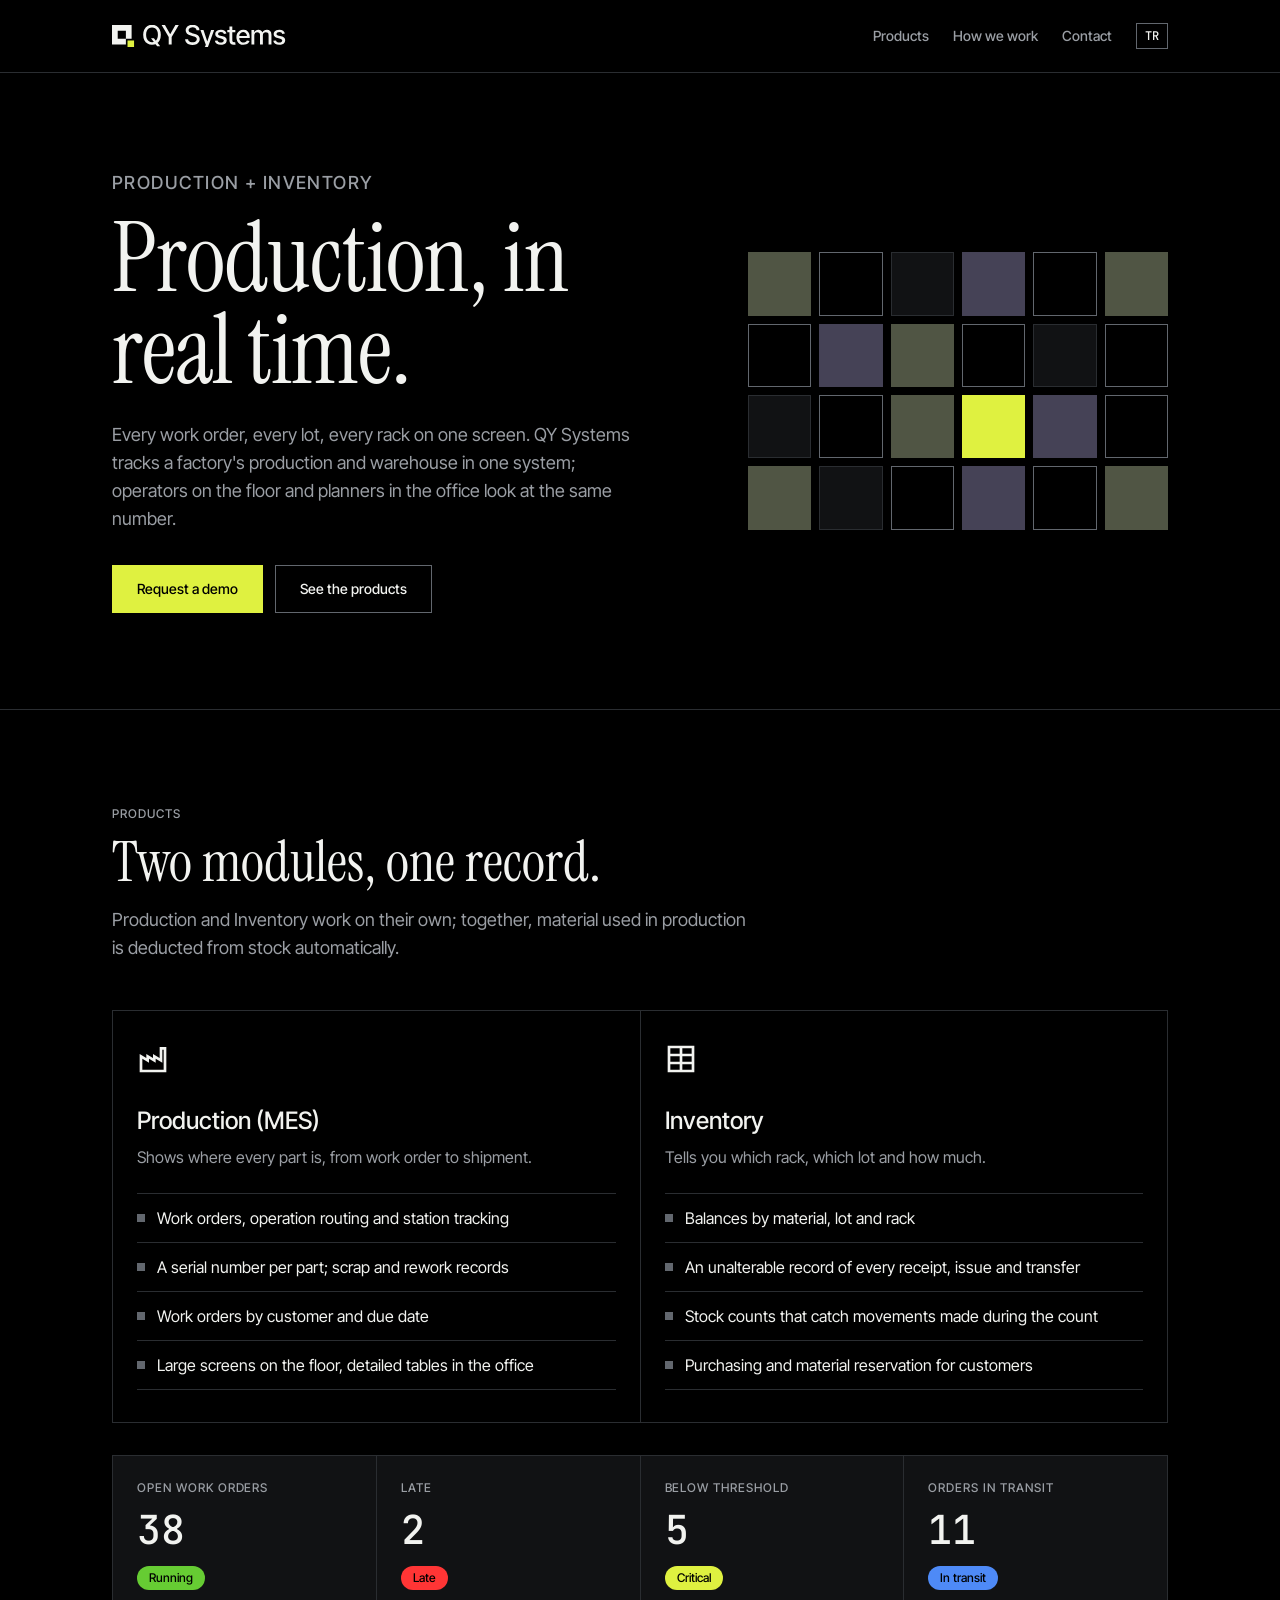
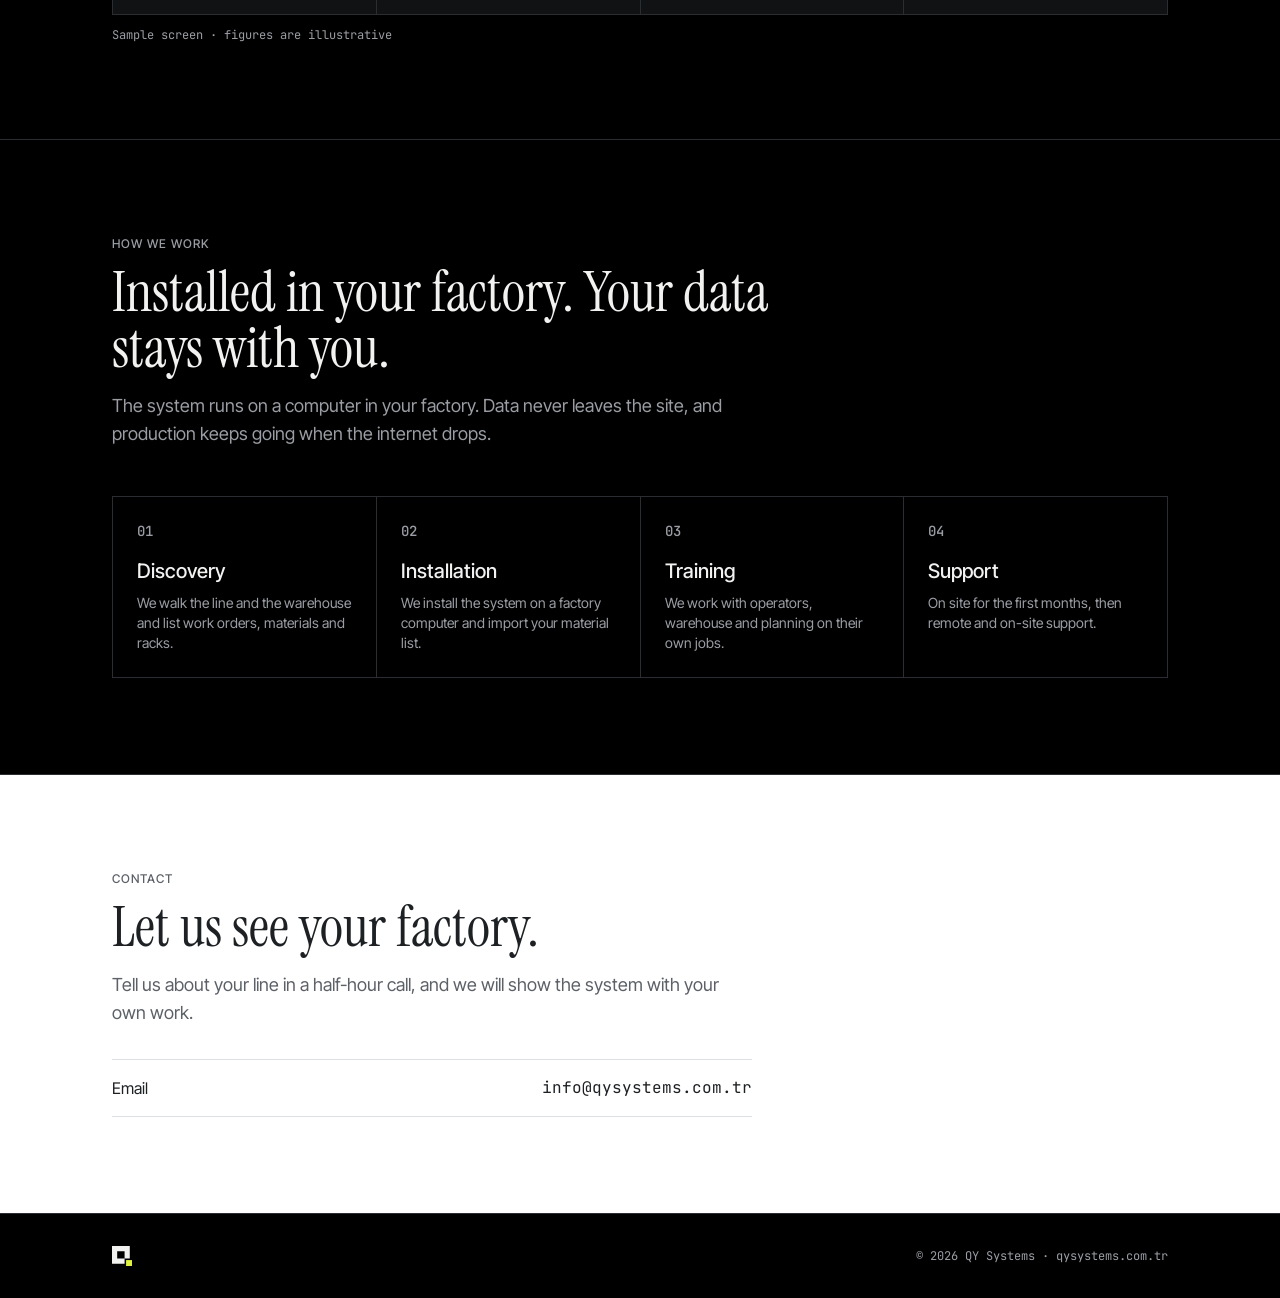
==== commit 0d4edab8: "Site: QY Systems tanıtım sitesinin ilk sürümü - Türkçe ana sayfa ve İngilizce sayfa (en/) - Renk, ya" ====
--- a/en/index.html
+++ b/en/index.html
@@ -1,213 +1,126 @@
 <!doctype html>
 <html lang="en">
 <head>
-  <meta charset="utf-8">
-  <meta name="viewport" content="width=device-width, initial-scale=1">
-  <title>QY Systems | Production tracking system</title>
-  <meta name="description" content="QY Systems brings work orders, station records, inventory and traceability together in one production tracking system for small and mid-sized manufacturers.">
-  <meta name="theme-color" content="#f1eee7">
-  <link rel="icon" href="../favicon.svg" type="image/svg+xml">
-  <link rel="alternate" hreflang="tr" href="https://qysystems.com.tr/">
-  <link rel="alternate" hreflang="en" href="https://qysystems.com.tr/en/">
-  <meta property="og:title" content="QY Systems | Production tracking system">
-  <meta property="og:description" content="Every part's story, on record. Work orders, station records, inventory and traceability in one place.">
-  <meta property="og:type" content="website">
-  <meta property="og:url" content="https://qysystems.com.tr/en/">
-  <meta property="og:locale" content="en_US">
-  <link rel="stylesheet" href="../style.css">
+<meta charset="utf-8">
+<meta name="viewport" content="width=device-width, initial-scale=1">
+<title>QY Systems · Production and inventory management</title>
+<meta name="description" content="QY Systems: production tracking (MES) and inventory management for factories. Work orders, lots, serial numbers and racks on one screen.">
+<link rel="icon" href="../assets/qy-favicon.svg" type="image/svg+xml">
+<link rel="alternate" hreflang="tr" href="https://qysystems.com.tr/">
+<link rel="preconnect" href="https://fonts.googleapis.com">
+<link rel="preconnect" href="https://fonts.gstatic.com" crossorigin>
+<link href="https://fonts.googleapis.com/css2?family=Instrument+Serif&family=Inter+Tight:wght@400;500&family=JetBrains+Mono:wght@400;500&display=swap" rel="stylesheet">
+<link rel="stylesheet" href="../style.css">
 </head>
 <body>
 
 <header class="top">
   <div class="wrap">
-    <a class="brand" href="./" aria-label="QY Systems home">
-      <span class="glyph" aria-hidden="true">QY</span>
-      QY Systems
-    </a>
-    <nav class="nav" aria-label="Main menu">
-      <a href="#modules">Modules</a>
-      <a href="#line">How it works</a>
-      <a href="#who">Who it's for</a>
-      <a href="#contact">Contact</a>
-      <a class="lang" href="../" hreflang="tr" aria-label="Türkçe sürüm"><span>TR</span><b>EN</b></a>
+    <a class="logo" href="./" aria-label="QY Systems home"><img src="../assets/qy-lockup-control.svg" alt="QY Systems"></a>
+    <nav>
+      <a class="sec" href="#products">Products</a>
+      <a class="sec" href="#how">How we work</a>
+      <a class="sec" href="#contact">Contact</a>
+      <a class="lang" href="../" hreflang="tr" lang="tr">TR</a>
     </nav>
   </div>
 </header>
 
 <main>
-
-<div class="hero">
+<section class="hero">
   <div class="wrap">
     <div>
-      <div class="docline mono"><span>Production tracking system</span><span>For SMEs</span></div>
-      <h1>Every part's story, <span class="mark">on record.</span></h1>
-      <p class="lead">QY Systems brings work orders, every step at every station, inventory and traceability into one place. Which part went through which step, with which material, by whose hands: you see it in seconds.</p>
+      <p class="label">Production + Inventory</p>
+      <h1>Production, in real time.</h1>
+      <p>Every work order, every lot, every rack on one screen. QY Systems tracks a factory's production and warehouse in one system; operators on the floor and planners in the office look at the same number.</p>
       <div class="actions">
-        <a class="btn" href="#contact">Get in touch <span aria-hidden="true">→</span></a>
-        <a class="link" href="#modules">See what it does</a>
+        <a class="btn primary" href="#contact">Request a demo</a>
+        <a class="btn" href="#products">See the products</a>
       </div>
     </div>
-
-    <figure class="traveler" aria-label="Sample work order card">
-      <div class="tv-head">
-        <div><span class="tv-label mono">Serial no</span><span class="tv-val">TB-0042</span></div>
-        <div><span class="tv-label mono">Work order</span><span class="tv-val">100318</span></div>
-        <div><span class="tv-label mono">Product</span><span class="tv-val">Tube Ø120</span></div>
-        <div><span class="tv-label mono">Drawing rev.</span><span class="tv-val">C</span></div>
-      </div>
-      <ol class="tv-steps">
-        <li><span class="n">01</span><span class="t">Winding<small>08:42 · A. Yılmaz</small></span><span class="st done">Done</span></li>
-        <li><span class="n">02</span><span class="t">Curing<small>11:15 · 120 °C · within limits</small></span><span class="st done">Done</span></li>
-        <li><span class="n">03</span><span class="t">Cutting and grinding<small>13:05 · M. Demir</small></span><span class="st now">In progress</span></li>
-        <li><span class="n">04</span><span class="t">Final inspection<small>Dimensional and visual check</small></span><span class="st wait">Waiting</span></li>
-      </ol>
-      <div class="tv-lots">
-        <span class="tv-label mono">Materials used</span>
-        <span class="lot">Glass fibre · LOT 2309-14</span>
-        <span class="lot">Resin · LOT 2310-02</span>
-      </div>
-    </figure>
-  </div>
-</div>
-
-<section>
-  <div class="wrap">
-    <div class="sec-head">
-      <div class="sec-no">01</div>
-      <div>
-        <h2>One record instead of paper forms, Excel and the stock book.</h2>
-        <p>On most shop floors, information is scattered across several places. QY Systems brings it into one system: every record is entered once, and everyone sees the same information.</p>
-      </div>
-    </div>
-    <div class="versus">
-      <div class="before">
-        <span class="mono">Today</span>
-        <h3>On paper and in Excel</h3>
-        <ul>
-          <li>Forms get filled in, then get lost somewhere.</li>
-          <li>Nobody can tell later which material lot went into which part.</li>
-          <li>The stock on the shelf doesn't match the stock book.</li>
-          <li>When a customer asks for documents, files are searched for days.</li>
-        </ul>
-      </div>
-      <div class="after">
-        <span class="mono">With QY Systems</span>
-        <h3>In one system</h3>
-        <ul>
-          <li>Operators record each step on screen, and everyone sees it right away.</li>
-          <li>Trace both ways between serial numbers and material lots.</li>
-          <li>Material is consumed from stock automatically as production moves on.</li>
-          <li>Certificates of conformity and reports are a few clicks away.</li>
-        </ul>
-      </div>
+    <div class="rack" aria-hidden="true">
+      <span class="f1"></span><span></span><span class="f3"></span><span class="f2"></span><span></span><span class="f1"></span>
+      <span></span><span class="f2"></span><span class="f1"></span><span></span><span class="f3"></span><span></span>
+      <span class="f3"></span><span></span><span class="f1"></span><span class="sig"></span><span class="f2"></span><span></span>
+      <span class="f1"></span><span class="f3"></span><span></span><span class="f2"></span><span></span><span class="f1"></span>
     </div>
   </div>
 </section>
 
-<section id="modules" style="padding-top:0">
+<section class="block" id="products">
   <div class="wrap">
-    <div class="sec-head">
-      <div class="sec-no">02</div>
-      <div>
-        <h2>Modules</h2>
-        <p>Like the parts list on a drawing: each module does one job well, and all of them connect to the same record.</p>
-      </div>
+    <p class="label">Products</p>
+    <h2>Two modules, one record.</h2>
+    <p class="lead">Production and Inventory work on their own; together, material used in production is deducted from stock automatically.</p>
+
+    <div class="grid2">
+      <article class="card">
+        <svg class="icon" viewBox="0 0 24 24" fill="none" stroke="currentColor" stroke-width="2" stroke-linecap="square" stroke-linejoin="miter" aria-hidden="true"><path d="M3 21V10l5 3V10l5 3V10l5 3V4h3v17Z"/></svg>
+        <h3>Production (MES)</h3>
+        <p>Shows where every part is, from work order to shipment.</p>
+        <ul>
+          <li>Work orders, operation routing and station tracking</li>
+          <li>A serial number per part; scrap and rework records</li>
+          <li>Work orders by customer and due date</li>
+          <li>Large screens on the floor, detailed tables in the office</li>
+        </ul>
+      </article>
+      <article class="card">
+        <svg class="icon" viewBox="0 0 24 24" fill="none" stroke="currentColor" stroke-width="2" stroke-linecap="square" stroke-linejoin="miter" aria-hidden="true"><path d="M3 3h18v18H3ZM3 9h18M3 15h18M12 3v18"/></svg>
+        <h3>Inventory</h3>
+        <p>Tells you which rack, which lot and how much.</p>
+        <ul>
+          <li>Balances by material, lot and rack</li>
+          <li>An unalterable record of every receipt, issue and transfer</li>
+          <li>Stock counts that catch movements made during the count</li>
+          <li>Purchasing and material reservation for customers</li>
+        </ul>
+      </article>
     </div>
-    <table class="parts">
-      <thead><tr><th>Item</th><th>Module</th><th>What it does</th></tr></thead>
-      <tbody>
-        <tr><td>01</td><td>Work orders and serial numbers</td><td>Pick the product and quantity; the process and drawing revision come from the product. Each part gets its own serial number, and a faulty part is scrapped with one click.</td></tr>
-        <tr><td>02</td><td>Station screen</td><td>Operators record each step from a tablet or computer. Required measurements are prompted on screen, and out-of-limit values show up immediately.</td></tr>
-        <tr><td>03</td><td>Process and risk definitions</td><td>Define production steps, control values and failure risks (PFMEA) once. Changes are kept as versions; older work orders stay on their original version.</td></tr>
-        <tr><td>04</td><td>Inventory and lot tracking</td><td>Goods receipt, quality approval, stock counts and shipping. Materials are reserved for work orders from the bill of materials and consumed as production moves on.</td></tr>
-        <tr><td>05</td><td>Traceability and certificates of conformity</td><td>Go from a serial number to the lots it used, and from a lot to every part it went into. The system prepares the certificate of conformity at shipping.</td></tr>
-        <tr><td>06</td><td>Reports</td><td>Filter work order, quality and material reports and export them to Excel. When an audit comes, you don't waste time hunting for records.</td></tr>
-      </tbody>
-    </table>
+
+    <div class="kpis" aria-label="Sample control screen">
+      <div class="kpi"><p class="label">Open work orders</p><p class="num">38</p><span class="chip ok">Running</span></div>
+      <div class="kpi"><p class="label">Late</p><p class="num">2</p><span class="chip al">Late</span></div>
+      <div class="kpi"><p class="label">Below threshold</p><p class="num">5</p><span class="chip sig">Critical</span></div>
+      <div class="kpi"><p class="label">Orders in transit</p><p class="num">11</p><span class="chip in">In transit</span></div>
+    </div>
+    <p class="note">Sample screen · figures are illustrative</p>
   </div>
 </section>
 
-<section class="line-sec" id="line">
+<section class="block" id="how">
   <div class="wrap">
-    <div class="sec-head">
-      <div class="sec-no">03</div>
-      <div>
-        <h2>No big migration project. We start with one line.</h2>
-        <p>For the first weeks it runs side by side with your paper records. As the team gets used to it, the paper simply goes away.</p>
-      </div>
-    </div>
-    <ol class="line">
-      <li>
-        <span class="station">01</span>
-        <span class="mono">Setup</span>
-        <h3>We define your process together</h3>
-        <p>We sit down with you and enter your products, production steps and control values.</p>
-      </li>
-      <li>
-        <span class="station">02</span>
-        <span class="mono">Shop floor</span>
-        <h3>Recording starts at the station</h3>
-        <p>Operators record steps on the station screen; the warehouse handles material in and out in the same system.</p>
-      </li>
-      <li>
-        <span class="station">03</span>
-        <span class="mono">Management</span>
-        <h3>You track and report</h3>
-        <p>Where each work order is, how much material is left, which part had a problem: all on one screen.</p>
-      </li>
-    </ol>
-  </div>
-</section>
-
-<section id="who">
-  <div class="wrap">
-    <div class="sec-head">
-      <div class="sec-no">04</div>
-      <div>
-        <h2>Big ERPs are heavy, Excel isn't enough. Built for the manufacturers in between.</h2>
-      </div>
-    </div>
-    <div class="fit">
-      <div><span class="mono">A</span><p>Makers of serial-numbered or lot-tracked parts</p></div>
-      <div><span class="mono">B</span><p>Suppliers whose customers ask for quality records and certificates</p></div>
-      <div><span class="mono">C</span><p>Composites, machinery, industrial equipment and similar job shops</p></div>
-      <div><span class="mono">D</span><p>Teams that keep production records on paper or in Excel today</p></div>
+    <p class="label">How we work</p>
+    <h2>Installed in your factory. Your data stays with you.</h2>
+    <p class="lead">The system runs on a computer in your factory. Data never leaves the site, and production keeps going when the internet drops.</p>
+    <div class="steps">
+      <div class="step"><p class="n">01</p><h3>Discovery</h3><p>We walk the line and the warehouse and list work orders, materials and racks.</p></div>
+      <div class="step"><p class="n">02</p><h3>Installation</h3><p>We install the system on a factory computer and import your material list.</p></div>
+      <div class="step"><p class="n">03</p><h3>Training</h3><p>We work with operators, warehouse and planning on their own jobs.</p></div>
+      <div class="step"><p class="n">04</p><h3>Support</h3><p>On site for the first months, then remote and on-site support.</p></div>
     </div>
   </div>
 </section>
 
-<section class="band">
+<section class="block contact" id="contact">
   <div class="wrap">
-    <div>
-      <span class="mono">Data security</span>
-      <h2>Your data stays <em>in your factory.</em></h2>
+    <p class="label">Contact</p>
+    <h2>Let us see your factory.</h2>
+    <p class="lead">Tell us about your line in a half-hour call, and we will show the system with your own work.</p>
+    <div class="contact-list">
+      <a href="mailto:info@qysystems.com.tr"><span>Email</span><span class="v">info@qysystems.com.tr</span></a>
+      <!-- Telefon: numara belli olunca aç -->
+      <!-- <a href="tel:+90..."><span>Phone</span><span class="v">+90 000 000 00 00</span></a> -->
     </div>
-    <p>The system can run on a computer in your own factory. Your production data is not sent anywhere else; tablets and computers on the floor connect through a web browser. We set up backups and updates.</p>
   </div>
 </section>
-
-<section class="contact" id="contact">
-  <div class="wrap">
-    <span class="mono">05 · Contact</span>
-    <h2>Tell us about your production.</h2>
-    <p>Let's talk about how you keep records today. We'll see together whether it fits, and if it does, try it on one line.</p>
-    <a class="mail" href="mailto:info@qysystems.com.tr">info@qysystems.com.tr</a>
-  </div>
-</section>
-
 </main>
 
 <footer>
   <div class="wrap">
-    <div class="titleblock">
-      <div><span class="tv-label">Company</span><strong>QY Systems</strong></div>
-      <div><span class="tv-label">Document</span><strong>Overview</strong></div>
-      <div><span class="tv-label">Rev.</span><strong>A</strong></div>
-      <div><span class="tv-label">Year</span><strong>2026</strong></div>
-      <div><span class="tv-label">Language</span><strong><a href="../" hreflang="tr" lang="tr">TR</a> · EN</strong></div>
-    </div>
+    <img src="../assets/qy-mark-control.svg" alt="QY Systems">
+    <p>© 2026 QY Systems · qysystems.com.tr</p>
   </div>
 </footer>
-
 </body>
 </html>
--- a/style.css
+++ b/style.css
@@ -1,603 +1,133 @@
-/* QY Systems tanıtım sitesi.
-   Tasarım dili: teknik resim. Kâğıt zemin, ölçü ızgarası, antet tablosu,
-   seri numarası gibi eşit aralıklı etiketler. Dış kaynak (font, analiz,
-   çerez) yok. */
+/* QY Systems tanıtım sitesi — token'lar QY Systems design system'inden */
 :root {
-  color-scheme: light;
-  --paper: #f1eee7;
-  --paper-2: #e8e4da;
-  --sheet: #fbfaf6;
-  --ink: #15171a;
-  --ink-2: #4a4f57;
-  --rule: #15171a;
-  --hair: #cfc9bb;
-  --grid: rgba(35, 72, 255, 0.07);
-  --blue: #2348ff;
-  --mark: #ffd84d;
-  --ok: #1f8a4c;
-  --max: 1180px;
-  --display: "Bahnschrift", "DIN Alternate", "DIN Next", "Segoe UI Variable Display", "Segoe UI", system-ui, sans-serif;
-  --body: "Segoe UI Variable Text", "Segoe UI", system-ui, -apple-system, Roboto, "Helvetica Neue", Arial, sans-serif;
-  --mono: "Cascadia Mono", "SF Mono", Consolas, "Roboto Mono", ui-monospace, monospace;
+  --surface-000: #000000;
+  --surface-100: #111214;
+  --line-100: #2A2D31;
+  --line-200: #62676E;
+  --ink: #F2F3F0;
+  --ink-muted: #9A9EA4;
+  --signal: #DFF140;
+  --on-signal: #000000;
+  --olive: #505544;
+  --steel: #454256;
+  --positive: #66CC33;
+  --alarm: #FF3535;
+  --info: #4E8AF7;
+
+  --o-surface-000: #FFFFFF;
+  --o-surface-100: #F4F5F6;
+  --o-line-100: #DCDFE3;
+  --o-line-200: #7E848C;
+  --o-ink: #1E2124;
+  --o-ink-muted: #5C6168;
+
+  --serif: "Instrument Serif", Georgia, serif;
+  --sans: "Inter Tight", system-ui, sans-serif;
+  --mono: "JetBrains Mono", ui-monospace, monospace;
+
+  --space-1: 4px; --space-2: 8px; --space-3: 12px; --space-4: 16px;
+  --space-6: 24px; --space-8: 32px; --space-12: 48px;
+  --max: 1120px;
 }
 
-* { box-sizing: border-box; }
+* { box-sizing: border-box; margin: 0; padding: 0; }
+html { scroll-behavior: smooth; }
+body {
+  background: var(--surface-000);
+  color: var(--ink);
+  font: 400 16px/24px var(--sans);
+  -webkit-font-smoothing: antialiased;
+}
+a { color: inherit; }
+img { display: block; max-width: 100%; }
+.wrap { max-width: var(--max); margin: 0 auto; padding: 0 var(--space-4); }
+@media (min-width: 720px) { .wrap { padding: 0 var(--space-8); } }
 
-html { scroll-behavior: smooth; }
+:focus-visible { outline: 2px solid var(--signal); outline-offset: 2px; }
 
-body {
-  margin: 0;
-  background: var(--paper);
-  color: var(--ink);
-  font-family: var(--body);
-  font-size: 17px;
-  line-height: 1.6;
-  -webkit-text-size-adjust: 100%;
-}
+/* Üst şerit */
+.top { border-bottom: 1px solid var(--line-100); }
+.top .wrap { display: flex; align-items: center; justify-content: space-between; height: 72px; gap: var(--space-4); }
+.top .logo img { height: 22px; width: auto; }
+.top nav { display: flex; align-items: center; gap: var(--space-6); }
+.top nav a { text-decoration: none; font: 500 14px/20px var(--sans); color: var(--ink-muted); }
+.top nav a:hover { color: var(--ink); }
+.top nav .lang { font-family: var(--mono); font-size: 12px; border: 1px solid var(--line-200); padding: 2px var(--space-2); color: var(--ink); }
+@media (max-width: 719px) { .top nav .sec { display: none; } }
 
-a { color: inherit; }
+/* Etiket */
+.label { font: 500 12px/16px var(--sans); letter-spacing: .08em; text-transform: uppercase; color: var(--ink-muted); }
 
-.wrap {
-  max-width: var(--max);
-  margin: 0 auto;
-  padding: 0 20px;
-}
+/* Kahraman */
+.hero { padding: var(--space-12) 0; border-bottom: 1px solid var(--line-100); }
+.hero .wrap { display: grid; gap: var(--space-12); align-items: center; }
+@media (min-width: 900px) { .hero { padding: 96px 0; } .hero .wrap { grid-template-columns: 1.3fr 1fr; } }
+.hero h1 { font: 400 56px/56px var(--serif); margin: var(--space-4) 0 var(--space-6); }
+@media (min-width: 720px) { .hero h1 { font-size: 96px; line-height: 92px; letter-spacing: -0.01em; } }
+.hero p { max-width: 520px; color: var(--ink-muted); font-size: 18px; line-height: 28px; }
+.actions { display: flex; flex-wrap: wrap; gap: var(--space-3); margin-top: var(--space-8); }
+.btn { display: inline-flex; align-items: center; gap: var(--space-2); height: 48px; padding: 0 var(--space-6);
+  font: 500 14px/20px var(--sans); text-decoration: none; border: 1px solid var(--line-200); color: var(--ink); }
+.btn.primary { background: var(--signal); color: var(--on-signal); border-color: var(--signal); }
+.btn svg { width: 20px; height: 20px; }
 
-.mono {
-  font-family: var(--mono);
-  font-size: 12.5px;
-  letter-spacing: 0.06em;
-  text-transform: uppercase;
-}
+/* Raf gözleri motifi */
+.rack { display: grid; grid-template-columns: repeat(6, 1fr); gap: 8px; max-width: 420px; justify-self: end; width: 100%; }
+.rack span { aspect-ratio: 1; border: 1px solid var(--line-200); }
+.rack .f1 { background: var(--olive); border-color: var(--olive); }
+.rack .f2 { background: var(--steel); border-color: var(--steel); }
+.rack .f3 { background: var(--surface-100); border-color: var(--line-100); }
+.rack .sig { background: var(--signal); border-color: var(--signal); }
 
-.mark {
-  background: linear-gradient(transparent 58%, var(--mark) 58%, var(--mark) 92%, transparent 92%);
-  padding: 0 0.08em;
-}
+/* Bölümler */
+section.block { padding: var(--space-12) 0; border-bottom: 1px solid var(--line-100); }
+@media (min-width: 900px) { section.block { padding: 96px 0; } }
+.block h2 { font: 400 40px/44px var(--serif); margin: var(--space-3) 0 var(--space-4); max-width: 720px; }
+@media (min-width: 720px) { .block h2 { font-size: 56px; line-height: 56px; } }
+.block .lead { color: var(--ink-muted); max-width: 640px; font-size: 18px; line-height: 28px; }
 
-/* Üst menü */
-.top {
-  position: sticky;
-  top: 0;
-  z-index: 10;
-  background: var(--paper);
-  border-bottom: 1.5px solid var(--rule);
-}
+.grid2 { display: grid; gap: 1px; background: var(--line-100); border: 1px solid var(--line-100); margin-top: var(--space-12); }
+@media (min-width: 900px) { .grid2 { grid-template-columns: 1fr 1fr; } }
+.card { background: var(--surface-000); padding: var(--space-8) var(--space-6); }
+.card .icon { width: 32px; height: 32px; color: var(--ink); margin-bottom: var(--space-6); }
+.card h3 { font: 500 24px/32px var(--sans); margin-bottom: var(--space-2); }
+.card > p { color: var(--ink-muted); margin-bottom: var(--space-6); }
+.card ul { list-style: none; border-top: 1px solid var(--line-100); }
+.card li { padding: var(--space-3) 0; border-bottom: 1px solid var(--line-100); display: flex; gap: var(--space-3); }
+.card li::before { content: ""; flex: none; width: 8px; height: 8px; margin-top: 8px; background: var(--line-200); }
 
-.top .wrap {
-  display: flex;
-  align-items: stretch;
-  min-height: 60px;
-}
+/* Örnek ekran: KPI şeridi */
+.kpis { display: grid; grid-template-columns: repeat(2, 1fr); gap: 1px; background: var(--line-100); border: 1px solid var(--line-100); margin-top: var(--space-8); }
+@media (min-width: 720px) { .kpis { grid-template-columns: repeat(4, 1fr); } }
+.kpi { background: var(--surface-100); padding: var(--space-6); }
+.kpi .num { font: 500 40px/44px var(--mono); letter-spacing: -0.01em; margin: var(--space-3) 0; }
+.chip { display: inline-flex; align-items: center; height: 24px; padding: 0 var(--space-3); border-radius: 9999px;
+  font: 500 12px/16px var(--sans); color: #000; }
+.chip.ok { background: var(--positive); }
+.chip.sig { background: var(--signal); }
+.chip.al { background: var(--alarm); }
+.chip.in { background: var(--info); }
+.note { font: 400 12px/16px var(--mono); color: var(--ink-muted); margin-top: var(--space-3); }
 
-.brand {
-  display: flex;
-  align-items: center;
-  gap: 10px;
-  text-decoration: none;
-  font-family: var(--display);
-  font-weight: 700;
-  font-size: 19px;
-  letter-spacing: 0.02em;
-  padding-right: 22px;
-  border-right: 1.5px solid var(--rule);
-}
+/* Adımlar */
+.steps { display: grid; gap: 1px; background: var(--line-100); border: 1px solid var(--line-100); margin-top: var(--space-12); counter-reset: s; }
+@media (min-width: 900px) { .steps { grid-template-columns: repeat(4, 1fr); } }
+.step { background: var(--surface-000); padding: var(--space-6); }
+.step .n { font: 500 14px/20px var(--mono); color: var(--ink-muted); }
+.step h3 { font: 500 20px/28px var(--sans); margin: var(--space-4) 0 var(--space-2); }
+.step p { color: var(--ink-muted); font-size: 14px; line-height: 20px; }
 
-.brand .glyph {
-  display: grid;
-  place-items: center;
-  width: 30px;
-  height: 30px;
-  background: var(--ink);
-  color: var(--mark);
-  font-family: var(--mono);
-  font-size: 13px;
-  font-weight: 700;
-  letter-spacing: 0;
-}
+/* İletişim: Ofis modu (açık) */
+.contact { background: var(--o-surface-000); color: var(--o-ink); }
+.contact .label, .contact .lead { color: var(--o-ink-muted); }
+.contact :focus-visible { outline-color: var(--o-ink); }
+.contact-list { margin-top: var(--space-8); border-top: 1px solid var(--o-line-100); max-width: 640px; }
+.contact-list a, .contact-list div { display: flex; justify-content: space-between; gap: var(--space-4); flex-wrap: wrap;
+  padding: var(--space-4) 0; border-bottom: 1px solid var(--o-line-100); text-decoration: none; }
+.contact-list .v { font: 400 16px/24px var(--mono); }
+.contact-list a:hover .v { text-decoration: underline; }
 
-.nav {
-  display: flex;
-  align-items: stretch;
-  margin-left: auto;
-}
-
-.nav a {
-  display: flex;
-  align-items: center;
-  padding: 0 18px;
-  text-decoration: none;
-  font-size: 15px;
-  color: var(--ink-2);
-  border-left: 1px solid var(--hair);
-}
-
-.nav a:hover { color: var(--ink); background: var(--paper-2); }
-
-.nav .lang {
-  font-family: var(--mono);
-  font-size: 13px;
-  color: var(--ink);
-  border-left: 1.5px solid var(--rule);
-  gap: 6px;
-}
-
-.nav .lang b { background: var(--ink); color: var(--paper); padding: 2px 6px; font-weight: 600; }
-.nav .lang span { padding: 2px 2px; color: var(--ink-2); }
-
-@media (max-width: 820px) {
-  .nav a:not(.lang) { display: none; }
-  .brand { border-right: 0; }
-}
-
-/* Giriş */
-.hero {
-  background-color: var(--paper);
-  background-image:
-    linear-gradient(var(--grid) 1px, transparent 1px),
-    linear-gradient(90deg, var(--grid) 1px, transparent 1px);
-  background-size: 24px 24px;
-  border-bottom: 1.5px solid var(--rule);
-}
-
-.hero .wrap {
-  display: grid;
-  grid-template-columns: minmax(0, 1.15fr) minmax(0, 0.85fr);
-  gap: 56px;
-  align-items: center;
-  padding-top: 64px;
-  padding-bottom: 72px;
-}
-
-.docline {
-  display: flex;
-  flex-wrap: wrap;
-  gap: 8px 18px;
-  color: var(--blue);
-  margin-bottom: 26px;
-}
-
-.docline span::before { content: "— "; }
-.docline span:first-child::before { content: ""; }
-
-h1 {
-  font-family: var(--display);
-  font-weight: 700;
-  font-size: clamp(40px, 7vw, 76px);
-  line-height: 1.02;
-  letter-spacing: -0.02em;
-  margin: 0 0 26px;
-}
-
-.lead {
-  font-size: clamp(17px, 2vw, 19px);
-  color: var(--ink-2);
-  max-width: 560px;
-  margin: 0 0 34px;
-}
-
-.actions {
-  display: flex;
-  flex-wrap: wrap;
-  align-items: center;
-  gap: 14px 26px;
-}
-
-.btn {
-  display: inline-flex;
-  align-items: center;
-  gap: 12px;
-  padding: 15px 22px;
-  background: var(--ink);
-  color: var(--paper);
-  text-decoration: none;
-  font-weight: 600;
-  box-shadow: 5px 5px 0 var(--mark);
-  transition: transform 0.12s, box-shadow 0.12s;
-}
-
-.btn:hover { transform: translate(-2px, -2px); box-shadow: 7px 7px 0 var(--mark); }
-
-.link {
-  font-weight: 600;
-  text-decoration: none;
-  border-bottom: 1.5px solid currentColor;
-  padding-bottom: 2px;
-}
-
-.link:hover { color: var(--blue); }
-
-/* İş emri kartı (ürün görseli) */
-.traveler {
-  position: relative;
-  background: var(--sheet);
-  border: 1.5px solid var(--rule);
-  box-shadow: 10px 10px 0 rgba(21, 23, 26, 0.9);
-  transform: rotate(1.2deg);
-  font-size: 14px;
-}
-
-.traveler::before {
-  content: "";
-  position: absolute;
-  top: -11px;
-  left: 50%;
-  width: 64px;
-  height: 20px;
-  margin-left: -32px;
-  background: rgba(255, 216, 77, 0.85);
-  transform: rotate(-3deg);
-}
-
-.tv-head {
-  display: grid;
-  grid-template-columns: 1fr 1fr;
-  border-bottom: 1.5px solid var(--rule);
-}
-
-.tv-head div { padding: 10px 14px; }
-.tv-head div + div { border-left: 1px solid var(--hair); }
-.tv-head div:nth-child(n+3) { border-top: 1px solid var(--hair); }
-.tv-head div:nth-child(3) { border-left: 0; }
-
-.tv-label { display: block; color: var(--ink-2); font-size: 11px; }
-
-.tv-val {
-  font-family: var(--mono);
-  font-size: 16px;
-  font-weight: 700;
-  letter-spacing: 0.02em;
-}
-
-.tv-steps { list-style: none; margin: 0; padding: 6px 0; }
-
-.tv-steps li {
-  display: grid;
-  grid-template-columns: 28px 1fr auto;
-  gap: 10px;
-  align-items: center;
-  padding: 9px 14px;
-}
-
-.tv-steps li + li { border-top: 1px dashed var(--hair); }
-
-.tv-steps .n { font-family: var(--mono); color: var(--ink-2); font-size: 12px; }
-.tv-steps .t { font-weight: 600; }
-.tv-steps .t small { display: block; font-weight: 400; color: var(--ink-2); font-size: 12px; }
-
-.st {
-  font-family: var(--mono);
-  font-size: 11px;
-  padding: 3px 7px;
-  border: 1px solid currentColor;
-  white-space: nowrap;
-}
-
-.st.done { color: var(--ok); }
-.st.now { color: var(--ink); background: var(--mark); border-color: var(--ink); }
-.st.wait { color: #8b8f96; }
-
-.tv-lots {
-  border-top: 1.5px solid var(--rule);
-  padding: 10px 14px 12px;
-  display: flex;
-  flex-wrap: wrap;
-  gap: 6px 8px;
-  align-items: center;
-}
-
-.tv-lots .tv-label { width: 100%; }
-
-.lot {
-  font-family: var(--mono);
-  font-size: 12px;
-  background: rgba(35, 72, 255, 0.08);
-  color: var(--blue);
-  padding: 3px 8px;
-}
-
-@media (max-width: 900px) {
-  .hero .wrap { grid-template-columns: 1fr; gap: 48px; padding-top: 44px; }
-  .traveler { transform: rotate(0.8deg); margin-right: 10px; }
-}
-
-/* Ortak bölüm başlığı */
-section { padding: 88px 0; }
-
-.sec-head {
-  display: grid;
-  grid-template-columns: 120px 1fr;
-  gap: 24px;
-  margin-bottom: 44px;
-}
-
-.sec-no {
-  font-family: var(--mono);
-  font-size: 13px;
-  color: var(--blue);
-  padding-top: 12px;
-  border-top: 1.5px solid var(--blue);
-  align-self: start;
-}
-
-h2 {
-  font-family: var(--display);
-  font-weight: 700;
-  font-size: clamp(30px, 4.6vw, 48px);
-  line-height: 1.08;
-  letter-spacing: -0.015em;
-  margin: 0 0 14px;
-  max-width: 760px;
-}
-
-.sec-head p { margin: 0; color: var(--ink-2); max-width: 620px; }
-
-@media (max-width: 700px) {
-  section { padding: 64px 0; }
-  .sec-head { grid-template-columns: 1fr; gap: 14px; }
-  .sec-no { width: 80px; }
-}
-
-/* Önce / sonra */
-.versus {
-  display: grid;
-  grid-template-columns: 1fr 1fr;
-  border: 1.5px solid var(--rule);
-  background: var(--sheet);
-}
-
-.versus > div { padding: 28px 28px 20px; }
-.versus > div + div { border-left: 1.5px solid var(--rule); background: var(--ink); color: var(--paper); }
-
-.versus h3 {
-  font-family: var(--display);
-  font-size: 22px;
-  margin: 8px 0 18px;
-}
-
-.versus ul { list-style: none; margin: 0; padding: 0; }
-
-.versus li {
-  padding: 12px 0 12px 30px;
-  position: relative;
-  border-top: 1px solid var(--hair);
-}
-
-.versus > div + div li { border-top-color: #34383f; }
-
-.versus li::before {
-  position: absolute;
-  left: 0;
-  top: 12px;
-  font-family: var(--mono);
-  font-size: 14px;
-}
-
-.versus .before li { color: var(--ink-2); }
-.versus .before li::before { content: "✕"; color: #b4442f; }
-.versus .after li::before { content: "→"; color: var(--mark); }
-.versus .after .mono { color: var(--mark); }
-.versus .before .mono { color: var(--ink-2); }
-
-@media (max-width: 760px) {
-  .versus { grid-template-columns: 1fr; }
-  .versus > div + div { border-left: 0; border-top: 1.5px solid var(--rule); }
-}
-
-/* Parça listesi (modüller) */
-.parts {
-  width: 100%;
-  border-collapse: collapse;
-  border: 1.5px solid var(--rule);
-  background: var(--sheet);
-}
-
-.parts th {
-  text-align: left;
-  font-family: var(--mono);
-  font-weight: 400;
-  font-size: 12px;
-  letter-spacing: 0.06em;
-  text-transform: uppercase;
-  color: var(--ink-2);
-  padding: 10px 18px;
-  border-bottom: 1.5px solid var(--rule);
-  background: var(--paper-2);
-}
-
-.parts td {
-  padding: 22px 18px;
-  border-top: 1px solid var(--hair);
-  vertical-align: top;
-}
-
-.parts tr:first-child td { border-top: 0; }
-
-.parts td:first-child {
-  font-family: var(--mono);
-  color: var(--blue);
-  width: 70px;
-  font-size: 14px;
-}
-
-.parts td:nth-child(2) {
-  font-family: var(--display);
-  font-weight: 700;
-  font-size: 20px;
-  line-height: 1.25;
-  width: 32%;
-}
-
-.parts td:nth-child(3) { color: var(--ink-2); }
-
-.parts tbody tr:hover td { background: rgba(255, 216, 77, 0.18); }
-
-@media (max-width: 700px) {
-  .parts thead { display: none; }
-  .parts, .parts tbody, .parts tr, .parts td { display: block; width: auto; }
-  .parts tr { padding: 18px 16px; border-top: 1px solid var(--hair); }
-  .parts tr:first-child { border-top: 0; }
-  .parts td { padding: 0; border: 0; }
-  .parts td:first-child { width: auto; margin-bottom: 4px; }
-  .parts td:nth-child(2) { width: auto; margin-bottom: 6px; }
-}
-
-/* Üretim hattı (nasıl çalışır) */
-.line-sec { background: var(--paper-2); border-top: 1.5px solid var(--rule); border-bottom: 1.5px solid var(--rule); }
-
-.line {
-  list-style: none;
-  margin: 0;
-  padding: 0;
-  display: grid;
-  grid-template-columns: repeat(3, 1fr);
-  position: relative;
-}
-
-.line::before {
-  content: "";
-  position: absolute;
-  top: 27px;
-  left: 28px;
-  right: 0;
-  border-top: 2px dashed var(--ink);
-}
-
-.line li { position: relative; padding-right: 32px; }
-
-.station {
-  position: relative;
-  display: grid;
-  place-items: center;
-  width: 56px;
-  height: 56px;
-  background: var(--ink);
-  color: var(--mark);
-  font-family: var(--mono);
-  font-size: 18px;
-  font-weight: 700;
-  margin-bottom: 22px;
-}
-
-.line li:last-child .station { background: var(--mark); color: var(--ink); outline: 1.5px solid var(--ink); }
-
-.line .mono { color: var(--blue); }
-
-.line h3 {
-  font-family: var(--display);
-  font-size: 22px;
-  line-height: 1.25;
-  margin: 6px 0 8px;
-}
-
-.line p { margin: 0; color: var(--ink-2); }
-
-@media (max-width: 760px) {
-  .line { grid-template-columns: 1fr; gap: 34px; }
-  .line::before { top: 0; bottom: 0; left: 27px; right: auto; border-top: 0; border-left: 2px dashed var(--ink); }
-  .line li { display: grid; grid-template-columns: 56px 1fr; gap: 0 20px; padding-right: 0; }
-  .station { margin-bottom: 0; grid-row: span 3; }
-}
-
-/* Kimler için */
-.fit {
-  display: grid;
-  grid-template-columns: repeat(4, 1fr);
-  border: 1.5px solid var(--rule);
-  background: var(--sheet);
-}
-
-.fit div { padding: 24px 22px 26px; }
-.fit div + div { border-left: 1px solid var(--hair); }
-
-.fit .mono { color: var(--blue); display: block; margin-bottom: 10px; }
-.fit p { margin: 0; font-weight: 600; font-size: 17px; line-height: 1.4; }
-
-@media (max-width: 900px) {
-  .fit { grid-template-columns: 1fr 1fr; }
-  .fit div:nth-child(3) { border-left: 0; }
-  .fit div:nth-child(n+3) { border-top: 1px solid var(--hair); }
-}
-
-@media (max-width: 520px) {
-  .fit { grid-template-columns: 1fr; }
-  .fit div + div { border-left: 0; border-top: 1px solid var(--hair); }
-}
-
-/* Veri sizde bandı */
-.band {
-  background-color: var(--ink);
-  background-image:
-    linear-gradient(rgba(255, 255, 255, 0.05) 1px, transparent 1px),
-    linear-gradient(90deg, rgba(255, 255, 255, 0.05) 1px, transparent 1px);
-  background-size: 24px 24px;
-  color: var(--paper);
-}
-
-.band .wrap {
-  display: grid;
-  grid-template-columns: minmax(0, 1.3fr) minmax(0, 1fr);
-  gap: 48px;
-  align-items: end;
-}
-
-.band h2 { color: var(--paper); margin: 14px 0 0; }
-.band h2 em { font-style: normal; color: var(--mark); }
-.band .mono { color: var(--mark); }
-.band p { margin: 0; color: #c3c7cd; }
-
-@media (max-width: 820px) {
-  .band .wrap { grid-template-columns: 1fr; gap: 22px; }
-}
-
-/* İletişim */
-.contact .mono { color: var(--blue); }
-
-.contact h2 { margin-top: 14px; }
-
-.contact p { color: var(--ink-2); max-width: 600px; margin: 0 0 34px; }
-
-.mail {
-  display: inline-block;
-  font-family: var(--display);
-  font-weight: 700;
-  font-size: clamp(26px, 6.4vw, 64px);
-  line-height: 1.1;
-  letter-spacing: -0.02em;
-  text-decoration: none;
-  word-break: break-word;
-  background: linear-gradient(var(--mark), var(--mark)) 0 88% / 100% 0.28em no-repeat;
-  transition: background-size 0.2s;
-}
-
-.mail:hover { background-size: 100% 0.9em; }
-
-/* Antet (alt bilgi) */
-footer { padding: 0 0 40px; }
-
-.titleblock {
-  display: grid;
-  grid-template-columns: 2fr 1fr 1fr 1fr 1fr;
-  border: 1.5px solid var(--rule);
-  background: var(--sheet);
-}
-
-.titleblock div { padding: 10px 14px 12px; }
-.titleblock div + div { border-left: 1px solid var(--rule); }
-
-.titleblock .tv-label { font-family: var(--mono); text-transform: uppercase; letter-spacing: 0.06em; }
-
-.titleblock strong {
-  display: block;
-  font-family: var(--display);
-  font-size: 18px;
-}
-
-.titleblock a { text-decoration: underline; text-underline-offset: 3px; }
-
-@media (max-width: 760px) {
-  .titleblock { grid-template-columns: 1fr 1fr; }
-  .titleblock div:first-child { grid-column: 1 / -1; }
-  .titleblock div + div { border-left: 0; border-top: 1px solid var(--rule); }
-  .titleblock div:nth-child(odd):not(:first-child) { border-left: 1px solid var(--rule); }
-}
+footer { padding: var(--space-8) 0; }
+footer .wrap { display: flex; justify-content: space-between; align-items: center; gap: var(--space-4); flex-wrap: wrap; }
+footer img { height: 20px; width: auto; }
+footer p { font: 400 12px/16px var(--mono); color: var(--ink-muted); }
